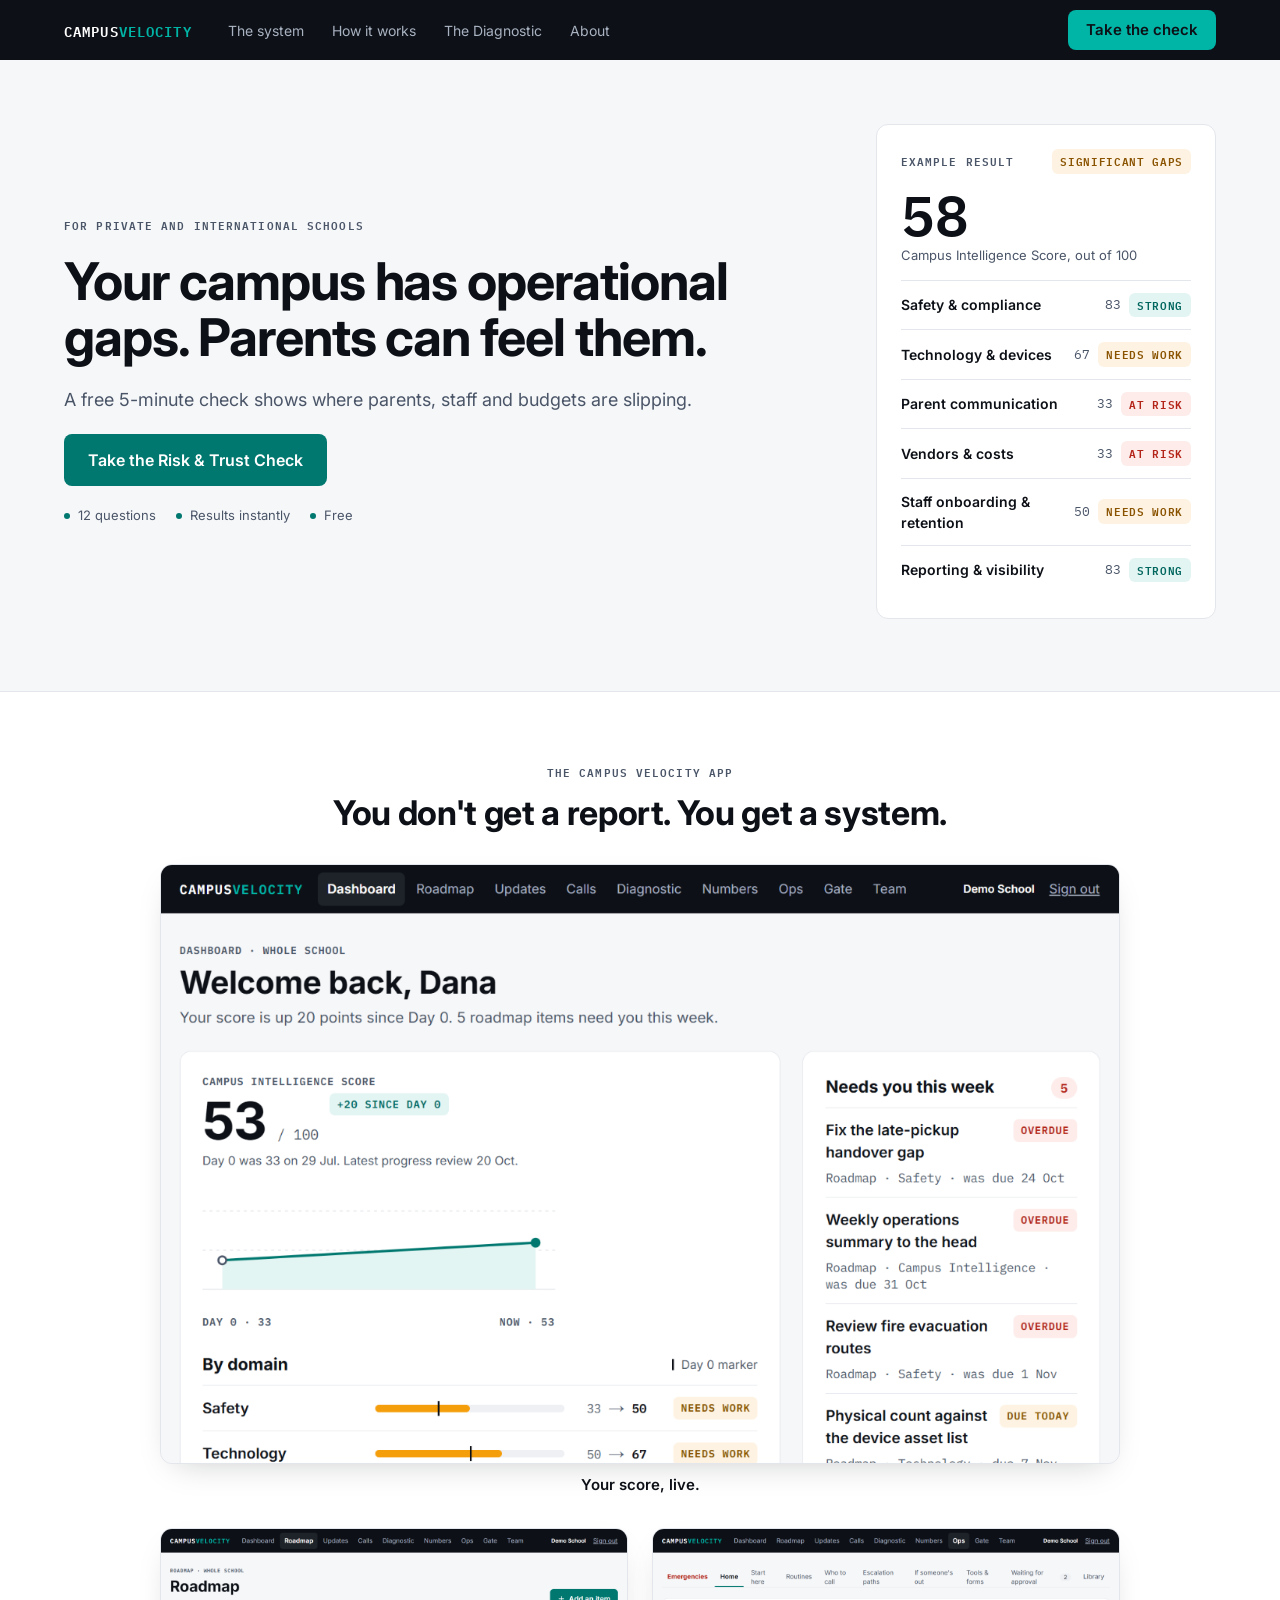
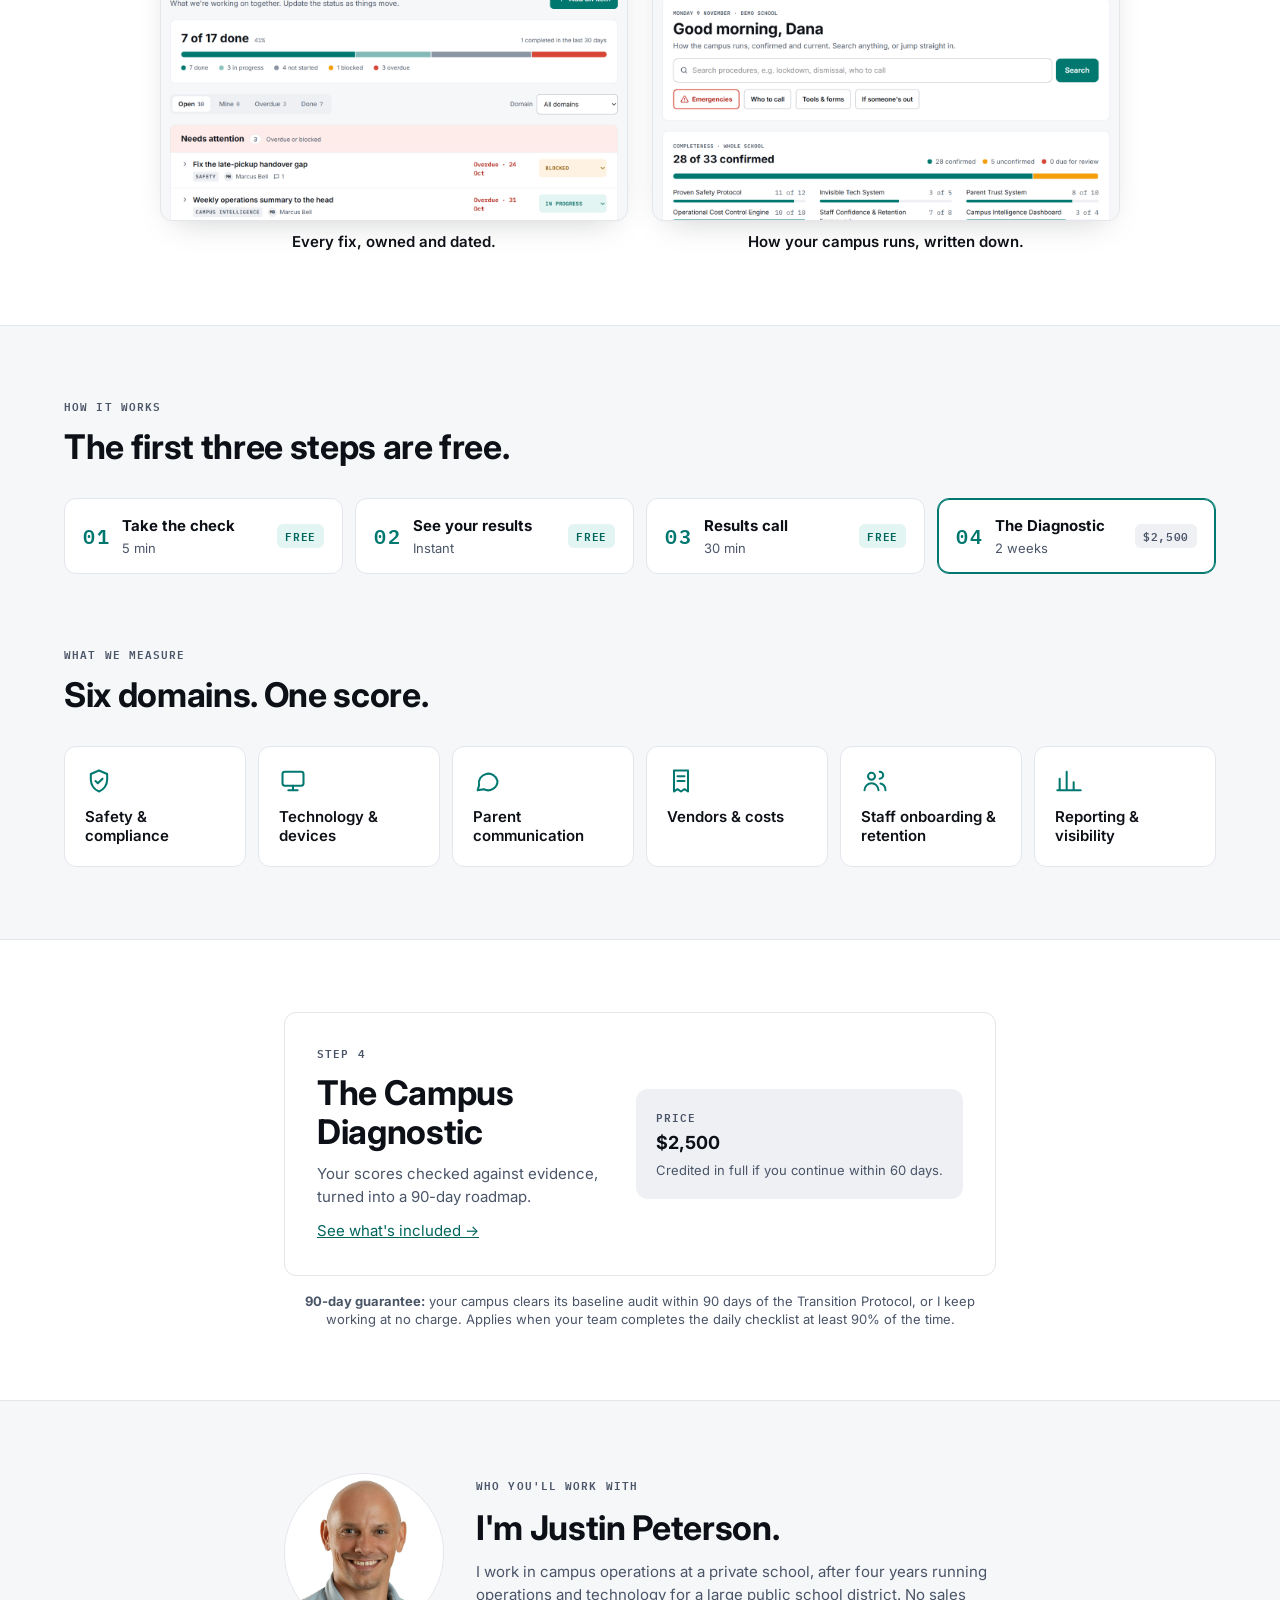
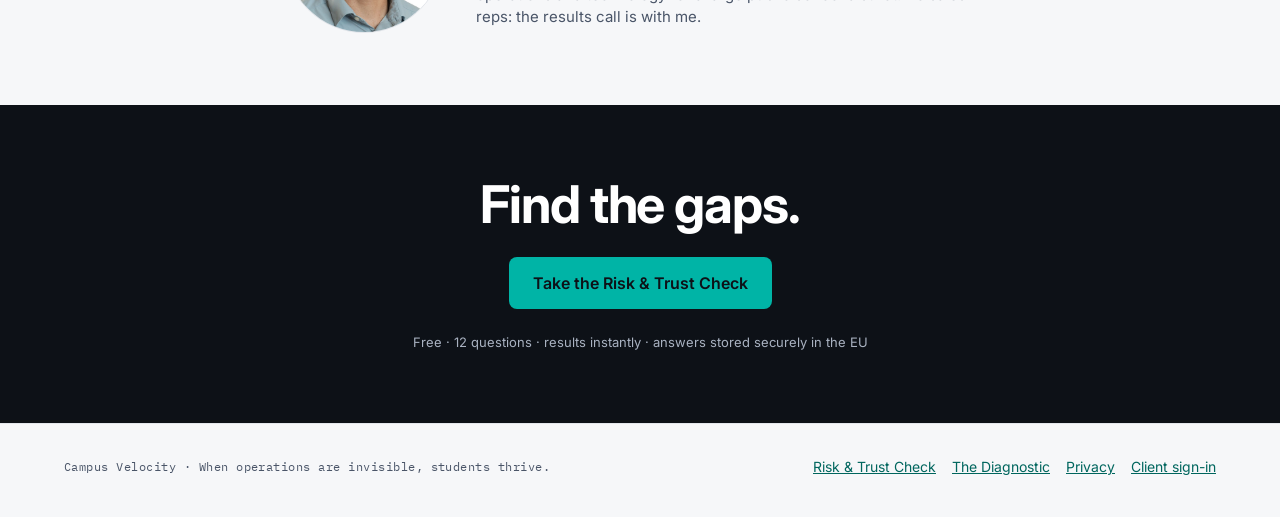
==== index.html @ 61442620 "Teal border on step 4, the paid Diagnostic Co-Authored-By: Claude Opus 5.5 <noreply@anthropic.com> C" ====
<!DOCTYPE html>
<html lang="en">
<head>
<meta charset="UTF-8">
<meta name="viewport" content="width=device-width, initial-scale=1.0">
<title>Campus Velocity | Your campus has operational gaps. Parents can feel them.</title>
<meta name="description" content="A free 5-minute Campus Risk &amp; Trust Check for private and international schools. See where your campus is losing parent trust, staff confidence and efficiency across six operational domains.">
<link rel="preconnect" href="https://fonts.googleapis.com">
<link rel="preconnect" href="https://fonts.gstatic.com" crossorigin>
<link href="https://fonts.googleapis.com/css2?family=IBM+Plex+Mono:wght@400;600&family=Inter:wght@400;500;600;700&display=swap" rel="stylesheet">
<link rel="stylesheet" href="/site.css">
</head>
<body>

<header class="topbar">
  <div class="wrap">
    <a class="mark" href="/">CAMPUS<span>VELOCITY</span></a>
    <nav class="topnav" aria-label="Main">
      <a href="#system">The system</a>
      <a href="#how">How it works</a>
      <a href="/audit">The Diagnostic</a>
      <a href="#about">About</a>
    </nav>
    <a class="btn btn-on-dark" href="/scorecard">Take the check</a>
  </div>
</header>

<main>

  <!-- 1. Hero -->
  <section class="hero" aria-labelledby="hero-h">
    <div class="wrap hero-grid">
      <div class="hero-copy">
        <p class="eyebrow">For private and international schools</p>
        <h1 id="hero-h" class="display">Your campus has operational gaps. Parents can feel them.</h1>
        <p class="lead">A free 5-minute check shows where parents, staff and budgets are slipping.</p>
        <div class="row">
          <a class="btn btn-primary btn-lg" href="/scorecard">Take the Risk &amp; Trust Check</a>
        </div>
        <p class="facts"><span>12 questions</span><span>Results instantly</span><span>Free</span></p>
      </div>

      <div class="hero-visual">
        <div class="card" role="img" aria-label="Example result: Campus Intelligence Score 58, significant gaps. Two domains strong, two need work, two at risk.">
          <div class="result-head">
            <p class="eyebrow">Example result</p>
            <span class="chip chip-warn">Significant gaps</span>
          </div>
          <p class="score" style="margin: 12px 0 4px">58</p>
          <p class="small muted" style="margin-bottom: 16px">Campus Intelligence Score, out of 100</p>
          <div class="domain-row"><span class="domain-name">Safety &amp; compliance</span><span class="row"><span class="domain-score">83</span><span class="chip chip-ok">Strong</span></span></div>
          <div class="domain-row"><span class="domain-name">Technology &amp; devices</span><span class="row"><span class="domain-score">67</span><span class="chip chip-warn">Needs work</span></span></div>
          <div class="domain-row"><span class="domain-name">Parent communication</span><span class="row"><span class="domain-score">33</span><span class="chip chip-risk">At risk</span></span></div>
          <div class="domain-row"><span class="domain-name">Vendors &amp; costs</span><span class="row"><span class="domain-score">33</span><span class="chip chip-risk">At risk</span></span></div>
          <div class="domain-row"><span class="domain-name">Staff onboarding &amp; retention</span><span class="row"><span class="domain-score">50</span><span class="chip chip-warn">Needs work</span></span></div>
          <div class="domain-row"><span class="domain-name">Reporting &amp; visibility</span><span class="row"><span class="domain-score">83</span><span class="chip chip-ok">Strong</span></span></div>
        </div>
      </div>
    </div>
  </section>

  <!-- 2. The product. Media fills in automatically once the files are in /media (see media/README.md). -->
  <section id="system" class="section" style="background: var(--card); border-top: 1px solid var(--line); border-bottom: 1px solid var(--line)" aria-labelledby="sys-h">
    <div class="wrap">
      <div class="section-head center">
        <p class="eyebrow">The Campus Velocity app</p>
        <h2 id="sys-h" class="h2">You don't get a report. You get a system.</h2>
      </div>

      <figure class="media media-lg" data-media>
        <video autoplay muted loop playsinline preload="metadata" poster="/media/dashboard.png" aria-label="The Campus Velocity dashboard: score, roadmap and Ops">
          <source src="/media/dashboard-loop.mp4" type="video/mp4">
        </video>
        <div class="media-ph" aria-hidden="true"><span class="media-ph-kind">Video loop</span><span>Dashboard → roadmap → Ops, 10–15 s</span><code>media/dashboard-loop.mp4</code></div>
        <figcaption>Your score, live.</figcaption>
      </figure>

      <div class="media-pair">
        <figure class="media" data-media>
          <img src="/media/roadmap.png" alt="The roadmap: every fix with an owner, a date and a status" loading="lazy">
          <div class="media-ph" aria-hidden="true"><span class="media-ph-kind">Screenshot</span><span>Roadmap</span><code>media/roadmap.png</code></div>
          <figcaption>Every fix, owned and dated.</figcaption>
        </figure>
        <figure class="media" data-media>
          <img src="/media/ops.png" alt="Ops: the school's procedures, confirmed and current" loading="lazy">
          <div class="media-ph" aria-hidden="true"><span class="media-ph-kind">Screenshot</span><span>Ops home</span><code>media/ops.png</code></div>
          <figcaption>How your campus runs, written down.</figcaption>
        </figure>
      </div>
    </div>
  </section>

  <!-- 3. How it works -->
  <section id="how" class="section" aria-labelledby="how-h">
    <div class="wrap">
      <div class="section-head">
        <p class="eyebrow">How it works</p>
        <h2 id="how-h" class="h2">The first three steps are free.</h2>
      </div>
      <ol class="steps-line">
        <li><span class="step-num">01</span><b>Take the check</b><span class="small muted">5 min</span><span class="chip chip-ok">Free</span></li>
        <li><span class="step-num">02</span><b>See your results</b><span class="small muted">Instant</span><span class="chip chip-ok">Free</span></li>
        <li><span class="step-num">03</span><b>Results call</b><span class="small muted">30 min</span><span class="chip chip-ok">Free</span></li>
        <li class="step-paid"><span class="step-num">04</span><b>The Diagnostic</b><span class="small muted">2 weeks</span><span class="chip chip-quiet">$2,500</span></li>
      </ol>
    </div>
  </section>

  <!-- 4. Six domains -->
  <section id="domains" class="section" style="padding-top: 0" aria-labelledby="dom-h">
    <div class="wrap">
      <div class="section-head">
        <p class="eyebrow">What we measure</p>
        <h2 id="dom-h" class="h2">Six domains. One score.</h2>
      </div>
      <ul class="domain-icons">
        <li><svg viewBox="0 0 24 24" aria-hidden="true"><path d="M12 3l7 3v5c0 4.5-3 8.5-7 10-4-1.5-7-5.5-7-10V6l7-3z"/><path d="M9 12l2 2 4-4"/></svg>Safety &amp; compliance</li>
        <li><svg viewBox="0 0 24 24" aria-hidden="true"><rect x="3" y="4" width="18" height="12" rx="2"/><path d="M8 20h8M12 16v4"/></svg>Technology &amp; devices</li>
        <li><svg viewBox="0 0 24 24" aria-hidden="true"><path d="M21 12a8 8 0 01-11.8 7L4 20l1.2-4.4A8 8 0 1121 12z"/></svg>Parent communication</li>
        <li><svg viewBox="0 0 24 24" aria-hidden="true"><path d="M6 3h12v18l-3-2-3 2-3-2-3 2V3z"/><path d="M9 8h6M9 12h6"/></svg>Vendors &amp; costs</li>
        <li><svg viewBox="0 0 24 24" aria-hidden="true"><circle cx="9" cy="8" r="3"/><path d="M3 20c0-3.3 2.7-6 6-6s6 2.7 6 6"/><path d="M16 4a3 3 0 010 6M21 20c0-2.8-1.8-5.1-4.3-5.8"/></svg>Staff onboarding &amp; retention</li>
        <li><svg viewBox="0 0 24 24" aria-hidden="true"><path d="M4 20V10M10 20V4M16 20v-7M22 20H2"/></svg>Reporting &amp; visibility</li>
      </ul>
    </div>
  </section>

  <!-- 5. The Diagnostic -->
  <section class="section" style="background: var(--card); border-top: 1px solid var(--line); border-bottom: 1px solid var(--line)" aria-labelledby="diag-h">
    <div class="narrow">
      <div class="card card-lg diag">
        <div class="stack">
          <p class="eyebrow">Step 4</p>
          <h2 id="diag-h" class="h2">The Campus Diagnostic</h2>
          <p class="muted">Your scores checked against evidence, turned into a 90-day roadmap.</p>
          <a href="/audit">See what's included →</a>
        </div>
        <div class="price-box">
          <p class="eyebrow">Price</p>
          <p class="h3">$2,500</p>
          <p class="small muted">Credited in full if you continue within 60 days.</p>
        </div>
      </div>
      <p class="small muted guarantee"><b>90-day guarantee:</b> your campus clears its baseline audit within 90 days of the Transition Protocol, or I keep working at no charge. Applies when your team completes the daily checklist at least 90% of the time.</p>
    </div>
  </section>

  <!-- 6. About -->
  <section id="about" class="section" aria-labelledby="about-h">
    <div class="narrow stack-lg">
      <div class="about">
        <img src="/justin-peterson.png" alt="Justin Peterson" width="160" height="160">
        <div class="about-copy">
          <p class="eyebrow">Who you'll work with</p>
          <h2 id="about-h" class="h2">I'm Justin Peterson.</h2>
          <p class="muted">I work in campus operations at a private school, after four years running operations and technology for a large public school district. No sales reps: the results call is with me.</p>
        </div>
      </div>
      <!-- Hidden until media/justin-intro.jpg is added. -->
      <figure class="media" data-media data-optional>
        <video controls playsinline preload="none" poster="/media/justin-intro.jpg" aria-label="60 seconds with Justin">
          <source src="/media/justin-intro.mp4" type="video/mp4">
        </video>
        <div class="media-ph" aria-hidden="true"><span class="media-ph-kind">Video</span><span>60 seconds with Justin, with sound</span><code>media/justin-intro.mp4 + .jpg</code></div>
      </figure>
    </div>
  </section>

  <!-- 7. Call to action -->
  <section class="band section" aria-labelledby="cta-h">
    <div class="narrow stack-lg" style="text-align: center; align-items: center">
      <h2 id="cta-h" class="display">Find the gaps.</h2>
      <a class="btn btn-on-dark btn-lg" href="/scorecard">Take the Risk &amp; Trust Check</a>
      <p class="small muted">Free · 12 questions · results instantly · answers stored securely in the EU</p>
    </div>
  </section>

</main>

<footer class="footer">
  <div class="wrap">
    <p class="footer-line">Campus Velocity · When operations are invisible, students thrive.</p>
    <nav aria-label="Footer">
      <a href="/scorecard">Risk &amp; Trust Check</a>
      <a href="/audit">The Diagnostic</a>
      <a href="/privacy">Privacy</a>
      <a href="https://app.campusvelocity.com">Client sign-in</a>
    </nav>
  </div>
</footer>

<script>
  // Media slots: the placeholder shows until the real file loads, then it steps aside.
  document.querySelectorAll('[data-media]').forEach(function (fig) {
    var el = fig.querySelector('img, video');
    if (!el) return;
    function ready() { fig.classList.add('loaded'); }
    if (el.tagName === 'IMG') {
      if (el.complete && el.naturalWidth) ready(); else el.addEventListener('load', ready);
    } else {
      // The video itself or its poster counts; preload="none" videos rely on their poster.
      el.addEventListener('loadeddata', ready);
      if (el.poster) { var p = new Image(); p.onload = ready; p.src = el.poster; }
    }
  });
</script>

</body>
</html>
---- site.css ----
/* Campus Velocity — website styles, built from the Campus Velocity Design System tokens. */

:root {
  color-scheme: light;
  --page: #F6F7F9;
  --card: #FFFFFF;
  --sunken: #EEF0F4;
  --ink: #0D1117;
  --ink-muted: #4A5568;
  --line: #E3E6EB;
  --line-strong: #8A94A3;
  --chrome: #0D1117;
  --chrome-raised: #1E2329;
  --chrome-ink: #FFFFFF;
  --chrome-muted: #A9B2C1;
  --brand: #00B4A6;
  --action: #00786F;
  --action-hover: #00665E;
  --on-action: #FFFFFF;
  --link: #00665E;
  --focus: #00786F;
  --confirmed-bg: #E3F5F3;
  --confirmed-ink: #00665E;
  --attention: #F59E0B;
  --attention-bg: #FEF3E2;
  --attention-ink: #8A5300;
  --overdue: #D64535;
  --overdue-bg: #FDECEA;
  --overdue-ink: #B42318;
  --font-sans: Inter, system-ui, -apple-system, "Segoe UI", sans-serif;
  --font-mono: "IBM Plex Mono", ui-monospace, Menlo, monospace;
  --radius-sm: 6px;
  --radius-md: 8px;
  --radius-lg: 12px;
  --radius-pill: 999px;
  --control-height: 44px;
  --content-max: 1200px;
}

*, *::before, *::after { box-sizing: border-box; }
html { -webkit-text-size-adjust: 100%; }
body { margin: 0; background: var(--page); color: var(--ink); font-family: var(--font-sans); font-size: 15px; line-height: 1.5; }
img { max-width: 100%; display: block; }
a { color: var(--link); }
a:hover { color: var(--action-hover); }
:focus-visible { outline: 2px solid var(--focus); outline-offset: 2px; }
h1, h2, h3, h4, p { margin: 0; }
.sr-only { position: absolute; width: 1px; height: 1px; overflow: hidden; clip: rect(0 0 0 0); white-space: nowrap; }

.wrap { max-width: var(--content-max); margin: 0 auto; padding: 0 24px; }
.narrow { max-width: 760px; margin: 0 auto; padding: 0 24px; }
@media (max-width: 600px) { .wrap, .narrow { padding: 0 16px; } }

/* Top bar */
.topbar { background: var(--chrome); color: var(--chrome-ink); }
.topbar .wrap { min-height: 60px; display: flex; flex-wrap: wrap; align-items: center; gap: 8px 24px; padding-top: 8px; padding-bottom: 8px; }
.mark { font-family: var(--font-mono); font-weight: 600; font-size: 14px; letter-spacing: .08em; color: var(--chrome-ink); text-decoration: none; }
.mark span { color: var(--brand); }
.mark:hover { color: var(--chrome-ink); }
.topnav { display: flex; flex-wrap: wrap; gap: 4px; flex: 1 1 auto; }
.topnav a { padding: 8px 12px; border-radius: var(--radius-sm); color: var(--chrome-muted); text-decoration: none; font-size: 14px; }
.topnav a:hover { color: var(--chrome-ink); background: var(--chrome-raised); }
.topbar .btn { min-height: 40px; }
.topbar :focus-visible { outline-color: var(--brand); }
/* Phones: one row, logo and the check. The section links just scroll this page; the footer links the rest. */
@media (max-width: 880px) {
  .topbar .wrap { flex-wrap: nowrap; justify-content: space-between; }
  .topnav { display: none; }
  .topbar .btn { white-space: nowrap; padding-left: 14px; padding-right: 14px; }
}

/* Type */
.eyebrow { font-family: var(--font-mono); font-size: 11px; font-weight: 600; letter-spacing: .1em; text-transform: uppercase; color: var(--ink-muted); }
.display { font-size: clamp(34px, 5vw, 52px); line-height: 1.08; font-weight: 700; letter-spacing: -0.02em; }
.h2 { font-size: clamp(26px, 3.2vw, 34px); line-height: 1.15; font-weight: 700; letter-spacing: -0.01em; }
.h3 { font-size: 18px; line-height: 24px; font-weight: 700; }
.lead { font-size: 18px; line-height: 1.55; color: var(--ink-muted); }
.muted { color: var(--ink-muted); }
.small { font-size: 13px; line-height: 18px; }
.mono { font-family: var(--font-mono); }
.accent-red { color: var(--overdue-ink); }

/* Buttons */
.btn { display: inline-flex; align-items: center; justify-content: center; gap: 8px; min-height: var(--control-height); padding: 0 18px; border-radius: var(--radius-md); font: inherit; font-size: 15px; font-weight: 600; text-decoration: none; cursor: pointer; border: 0; }
.btn-primary { background: var(--action); color: var(--on-action); }
.btn-primary:hover { background: var(--action-hover); color: var(--on-action); }
.btn-secondary { background: var(--card); color: var(--ink); border: 1px solid var(--line-strong); }
.btn-secondary:hover { color: var(--ink); border-color: var(--ink-muted); }
.btn-on-dark { background: var(--brand); color: #0D1117; }
.btn-on-dark:hover { background: #2CCFC1; color: #0D1117; }
.btn-lg { min-height: 52px; padding: 0 24px; font-size: 16px; }
.btn-block { width: 100%; }
.btn-link { background: none; border: 0; padding: 0; min-height: var(--control-height); font: inherit; font-size: 14px; color: var(--link); text-decoration: underline; cursor: pointer; }

/* Cards and sections */
.section { padding: 72px 0; }
.section-tight { padding: 40px 0; }
@media (max-width: 600px) { .section { padding: 48px 0; } }
.section-head { max-width: 680px; display: flex; flex-direction: column; gap: 12px; margin-bottom: 32px; }
.section-head.center { margin-left: auto; margin-right: auto; text-align: center; align-items: center; }
.card { background: var(--card); border: 1px solid var(--line); border-radius: var(--radius-lg); padding: 24px; }
.card-lg { padding: 32px; }
@media (max-width: 600px) { .card, .card-lg { padding: 20px; } }
.grid { display: grid; gap: 16px; }
.grid-2 { grid-template-columns: repeat(auto-fit, minmax(300px, 1fr)); }
.grid-3 { grid-template-columns: repeat(auto-fit, minmax(260px, 1fr)); }
.grid-4 { grid-template-columns: repeat(auto-fit, minmax(220px, 1fr)); }
.stack { display: flex; flex-direction: column; gap: 12px; }
.stack-lg { display: flex; flex-direction: column; gap: 24px; }
.row { display: flex; flex-wrap: wrap; gap: 12px; align-items: center; }
.divider { border: 0; border-top: 1px solid var(--line); margin: 0; }

/* Chips */
.chip { display: inline-block; font-family: var(--font-mono); font-size: 11px; font-weight: 600; letter-spacing: .06em; padding: 4px 8px; border-radius: var(--radius-sm); text-transform: uppercase; white-space: nowrap; }
.chip-ok { background: var(--confirmed-bg); color: var(--confirmed-ink); }
.chip-warn { background: var(--attention-bg); color: var(--attention-ink); }
.chip-risk { background: var(--overdue-bg); color: var(--overdue-ink); }
.chip-quiet { background: var(--sunken); color: var(--ink-muted); }

/* Hero */
.hero { padding: 64px 0 72px; }
.hero-grid { display: flex; flex-wrap: wrap; gap: 48px; align-items: center; }
.hero-copy { flex: 999 1 460px; min-width: 0; display: flex; flex-direction: column; gap: 20px; }
.hero-visual { flex: 1 1 340px; min-width: 0; }
.facts { display: flex; flex-wrap: wrap; gap: 8px 20px; font-size: 13px; color: var(--ink-muted); }
.facts span { display: inline-flex; align-items: center; gap: 8px; }
.facts span::before { content: ""; width: 6px; height: 6px; border-radius: 50%; background: var(--action); }

/* Example result */
.result-head { display: flex; align-items: baseline; justify-content: space-between; gap: 12px; }
.score { font-family: var(--font-mono); font-size: 56px; line-height: 1; font-weight: 600; }
.domain-row { display: flex; align-items: center; justify-content: space-between; gap: 12px; padding: 12px 0; border-top: 1px solid var(--line); }
.domain-row:first-of-type { border-top: 0; }
.domain-name { font-size: 14px; font-weight: 600; min-width: 0; }
.domain-row > .row { flex: 0 0 auto; flex-wrap: nowrap; gap: 8px; }
.domain-score { font-family: var(--font-mono); font-size: 13px; color: var(--ink-muted); }

/* Steps */
.step { display: flex; flex-direction: column; gap: 10px; }
.step-num { font-family: var(--font-mono); font-size: 12px; font-weight: 600; letter-spacing: .08em; color: var(--ink-muted); }
.step-meta { margin-top: auto; padding-top: 8px; display: flex; flex-wrap: wrap; gap: 8px; align-items: center; }

/* Compare */
.compare-list { list-style: none; padding: 0; margin: 16px 0 0; display: flex; flex-direction: column; gap: 12px; }
.compare-list li { display: flex; gap: 12px; align-items: flex-start; }
.compare-list svg { flex: 0 0 auto; width: 18px; height: 18px; margin-top: 2px; }
.ic-bad { color: var(--overdue-ink); }
.ic-good { color: var(--confirmed-ink); }

/* Domain cards */
.domain-card { display: flex; flex-direction: column; gap: 8px; }
.domain-card .official { font-family: var(--font-mono); font-size: 11px; font-weight: 600; letter-spacing: .06em; text-transform: uppercase; color: var(--ink-muted); margin-top: -4px; }
.domain-card .num { font-family: var(--font-mono); font-size: 13px; font-weight: 600; color: var(--action); }

/* Offer */
.offer-list { list-style: none; padding: 0; margin: 0; display: flex; flex-direction: column; }
.offer-list li { display: flex; gap: 12px; padding: 14px 0; border-top: 1px solid var(--line); }
.offer-list li:first-child { border-top: 0; }
.offer-list svg { flex: 0 0 auto; width: 18px; height: 18px; margin-top: 2px; color: var(--confirmed-ink); }
.price-box { background: var(--sunken); border-radius: var(--radius-lg); padding: 20px; display: flex; flex-direction: column; gap: 6px; }

/* About */
.about { display: flex; flex-wrap: wrap; gap: 32px; align-items: center; }
.about img { width: 160px; height: 160px; border-radius: 50%; object-fit: cover; border: 1px solid var(--line); }
.about-copy { flex: 1 1 360px; display: flex; flex-direction: column; gap: 14px; }

/* Dark band */
.band { background: var(--chrome); color: var(--chrome-ink); }
.band .muted { color: var(--chrome-muted); }
.band .eyebrow { color: var(--chrome-muted); }
.band :focus-visible { outline-color: var(--brand); }

/* Footer */
.footer { padding: 32px 0 40px; border-top: 1px solid var(--line); }
.footer .wrap { display: flex; flex-wrap: wrap; gap: 12px 24px; justify-content: space-between; align-items: center; }
.footer-line { font-family: var(--font-mono); font-size: 12px; letter-spacing: .04em; color: var(--ink-muted); }
.footer nav { display: flex; flex-wrap: wrap; gap: 16px; font-size: 14px; }

/* Funnel progress (scorecard, schedule, confirmed) */
.progress-steps { list-style: none; padding: 0; margin: 0; display: grid; grid-auto-flow: column; grid-auto-columns: minmax(0, 1fr); gap: 8px; }
.progress-steps li { display: flex; flex-direction: column; gap: 6px; font-size: 12px; color: var(--ink-muted); }
.progress-steps li::before { content: ""; height: 4px; border-radius: var(--radius-pill); background: var(--sunken); }
.progress-steps li.done::before { background: var(--action); }
.progress-steps li.current { color: var(--ink); font-weight: 600; }
.progress-steps li.current::before { background: var(--action); }

/* Scorecard */
.bar { height: 6px; border-radius: var(--radius-pill); background: var(--sunken); overflow: hidden; }
.bar > span { display: block; height: 100%; background: var(--action); transition: width .3s ease; }
.options { display: flex; flex-direction: column; gap: 10px; }
.option { display: flex; align-items: center; gap: 14px; width: 100%; min-height: 56px; padding: 12px 16px; text-align: left; background: var(--card); color: var(--ink); border: 1px solid var(--line-strong); border-radius: var(--radius-md); font: inherit; font-size: 15px; cursor: pointer; }
.option:hover { border-color: var(--action); }
.option[aria-pressed="true"] { border: 2px solid var(--action); background: var(--confirmed-bg); padding: 11px 15px; }
.option .key { flex: 0 0 auto; width: 28px; height: 28px; border-radius: 50%; border: 1px solid var(--line-strong); display: inline-flex; align-items: center; justify-content: center; font-family: var(--font-mono); font-size: 12px; color: var(--ink-muted); }
.field { display: flex; flex-direction: column; gap: 6px; }
.field label { font-size: 14px; font-weight: 600; }
.field input { min-height: var(--control-height); padding: 0 12px; font: inherit; font-size: 15px; color: var(--ink); background: var(--card); border: 1px solid var(--line-strong); border-radius: var(--radius-md); }
.check { display: flex; gap: 12px; align-items: flex-start; font-size: 14px; color: var(--ink-muted); cursor: pointer; }
.check input { width: 20px; height: 20px; margin: 2px 0 0; accent-color: var(--action); flex: 0 0 auto; }
.stat { background: var(--sunken); border-radius: var(--radius-md); padding: 14px; text-align: center; display: flex; flex-direction: column; gap: 4px; }
.stat b { font-family: var(--font-mono); font-size: 24px; font-weight: 600; }
.spinner { width: 36px; height: 36px; border-radius: 50%; border: 3px solid var(--sunken); border-top-color: var(--action); animation: spin .8s linear infinite; margin: 0 auto; }
@keyframes spin { to { transform: rotate(360deg); } }
.hidden { display: none !important; }

.note { background: var(--sunken); border-radius: var(--radius-md); padding: 14px 16px; font-size: 14px; }
.copy-box { background: var(--sunken); border-radius: var(--radius-md); padding: 16px; font-family: var(--font-mono); font-size: 13px; white-space: pre-wrap; }
.embed-slot { background: var(--card); border: 1px dashed var(--line-strong); border-radius: var(--radius-lg); padding: 40px 24px; text-align: center; }

@media (prefers-reduced-motion: reduce) {
  *, *::before, *::after { animation: none !important; transition: none !important; scroll-behavior: auto !important; }
}

/* Media slots (homepage). A labelled placeholder until the file in /media loads. */
.media { position: relative; margin: 0; display: flex; flex-direction: column; gap: 10px; }
.media img, .media video { display: block; width: 100%; aspect-ratio: 16 / 10; object-fit: cover; object-position: top; border-radius: var(--radius-lg); border: 1px solid var(--line); background: var(--sunken); box-shadow: 0 12px 32px -16px rgba(13, 17, 23, .25); }
.media:not(.loaded) img, .media:not(.loaded) video { visibility: hidden; position: absolute; inset: 0; }
.media-ph { aspect-ratio: 16 / 10; border: 2px dashed var(--line-strong); border-radius: var(--radius-lg); background: var(--sunken); display: flex; flex-direction: column; align-items: center; justify-content: center; gap: 6px; padding: 16px; text-align: center; color: var(--ink-muted); font-size: 14px; }
.media-ph-kind { font-family: var(--font-mono); font-size: 11px; font-weight: 600; letter-spacing: .1em; text-transform: uppercase; color: var(--action); }
.media-ph code { font-family: var(--font-mono); font-size: 12px; }
.media.loaded .media-ph { display: none; }
.media[data-optional]:not(.loaded) { display: none; }
.media figcaption { font-weight: 600; text-align: center; }
.media-lg { max-width: 960px; margin: 0 auto; }
.media-pair { display: grid; grid-template-columns: repeat(auto-fit, minmax(280px, 1fr)); gap: 24px; max-width: 960px; margin: 32px auto 0; }

/* Steps on one line */
.steps-line { list-style: none; padding: 0; margin: 0; display: grid; grid-template-columns: repeat(auto-fit, minmax(200px, 1fr)); gap: 12px; }
.steps-line li { display: grid; grid-template-columns: auto 1fr auto; grid-template-rows: auto auto; column-gap: 12px; row-gap: 2px; align-items: center; background: var(--card); border: 1px solid var(--line); border-radius: var(--radius-lg); padding: 16px 18px; }
.steps-line .step-num { grid-row: span 2; font-size: 20px; color: var(--action); }
.steps-line b { font-size: 15px; }
.steps-line .chip { grid-column: 3; grid-row: 1 / span 2; }
.steps-line .small { grid-column: 2; }
.steps-line .step-paid { border-color: var(--action); box-shadow: inset 0 0 0 1px var(--action); }

/* Six domains as icons */
.domain-icons { list-style: none; padding: 0; margin: 0; display: grid; grid-template-columns: repeat(auto-fit, minmax(170px, 1fr)); gap: 12px; }
.domain-icons li { display: flex; flex-direction: column; align-items: flex-start; gap: 12px; padding: 20px; background: var(--card); border: 1px solid var(--line); border-radius: var(--radius-lg); font-weight: 600; font-size: 15px; line-height: 1.3; }
.domain-icons svg { width: 28px; height: 28px; fill: none; stroke: var(--action); stroke-width: 1.75; stroke-linecap: round; stroke-linejoin: round; }

/* Diagnostic summary */
.diag { display: grid; grid-template-columns: 1fr auto; gap: 24px; align-items: center; }
.diag .price-box { min-width: 220px; }
@media (max-width: 600px) { .diag { grid-template-columns: 1fr; } }
.guarantee { margin-top: 16px; text-align: center; }
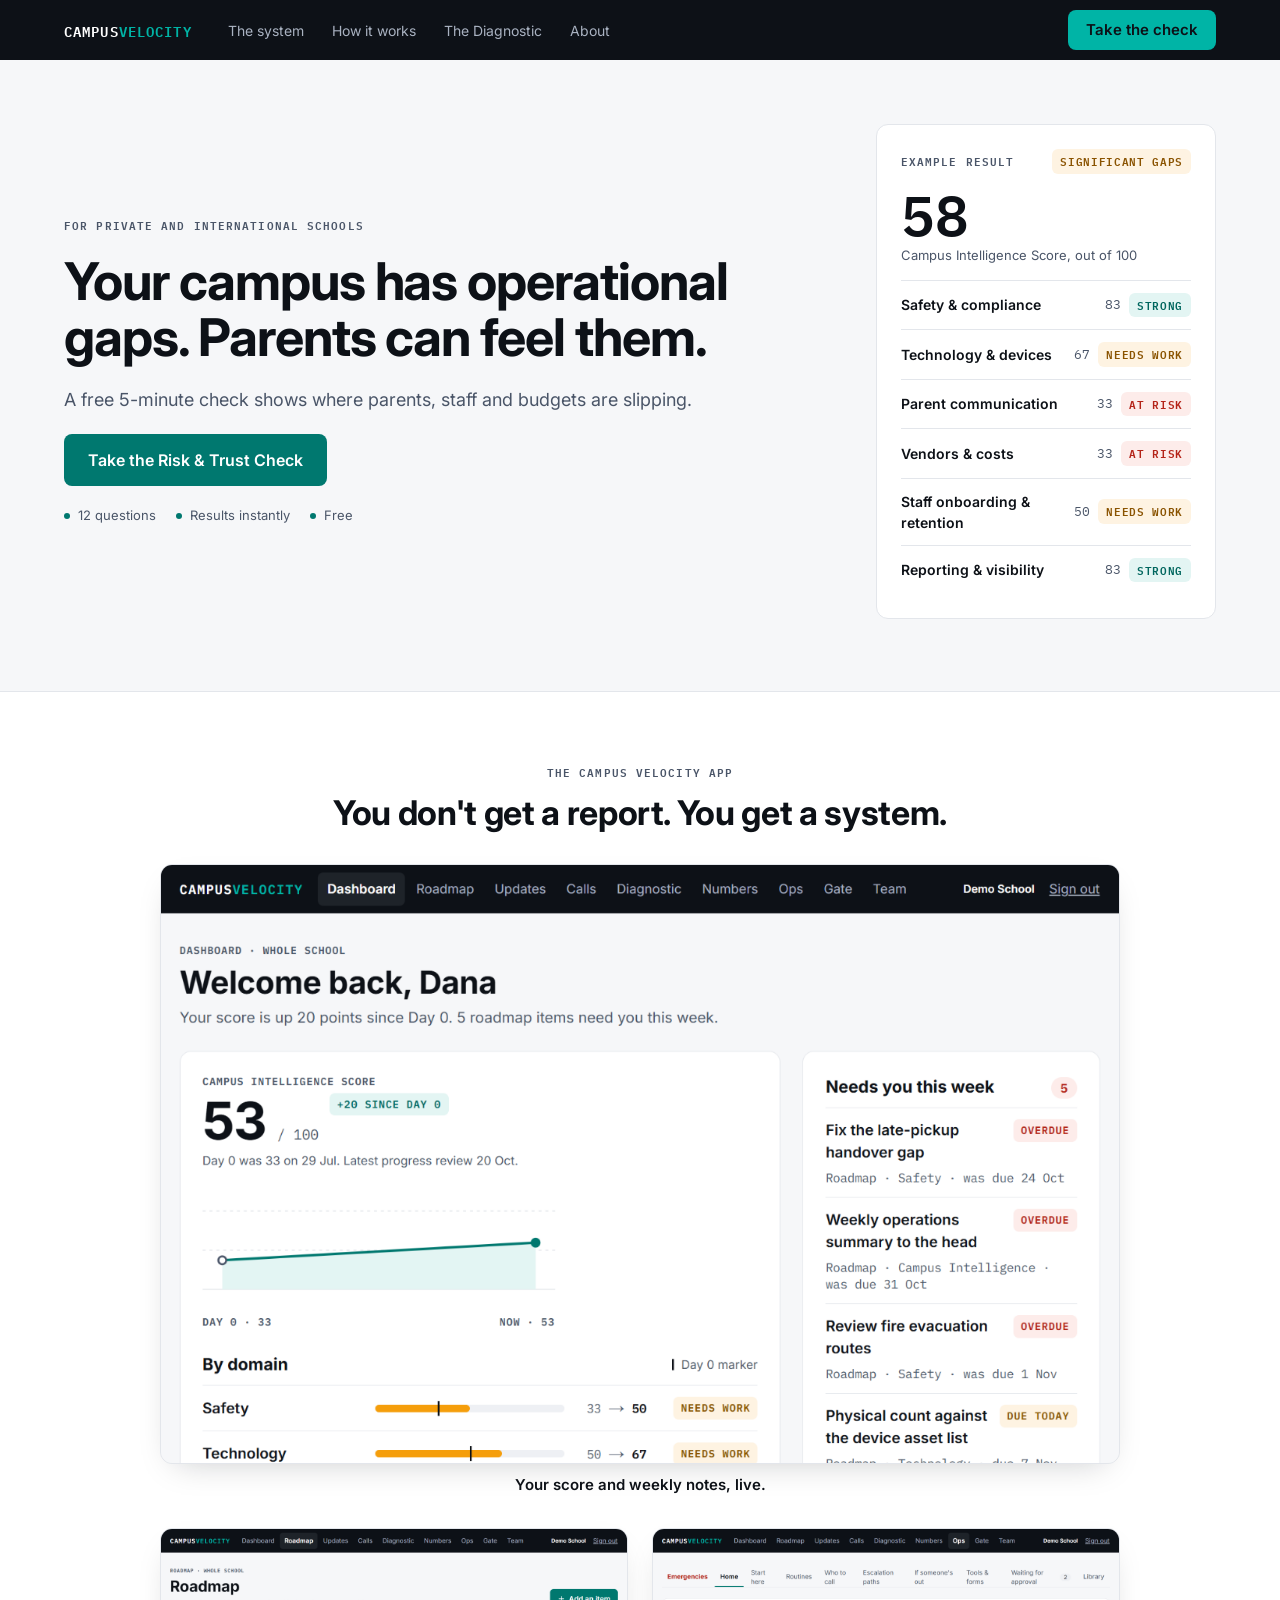
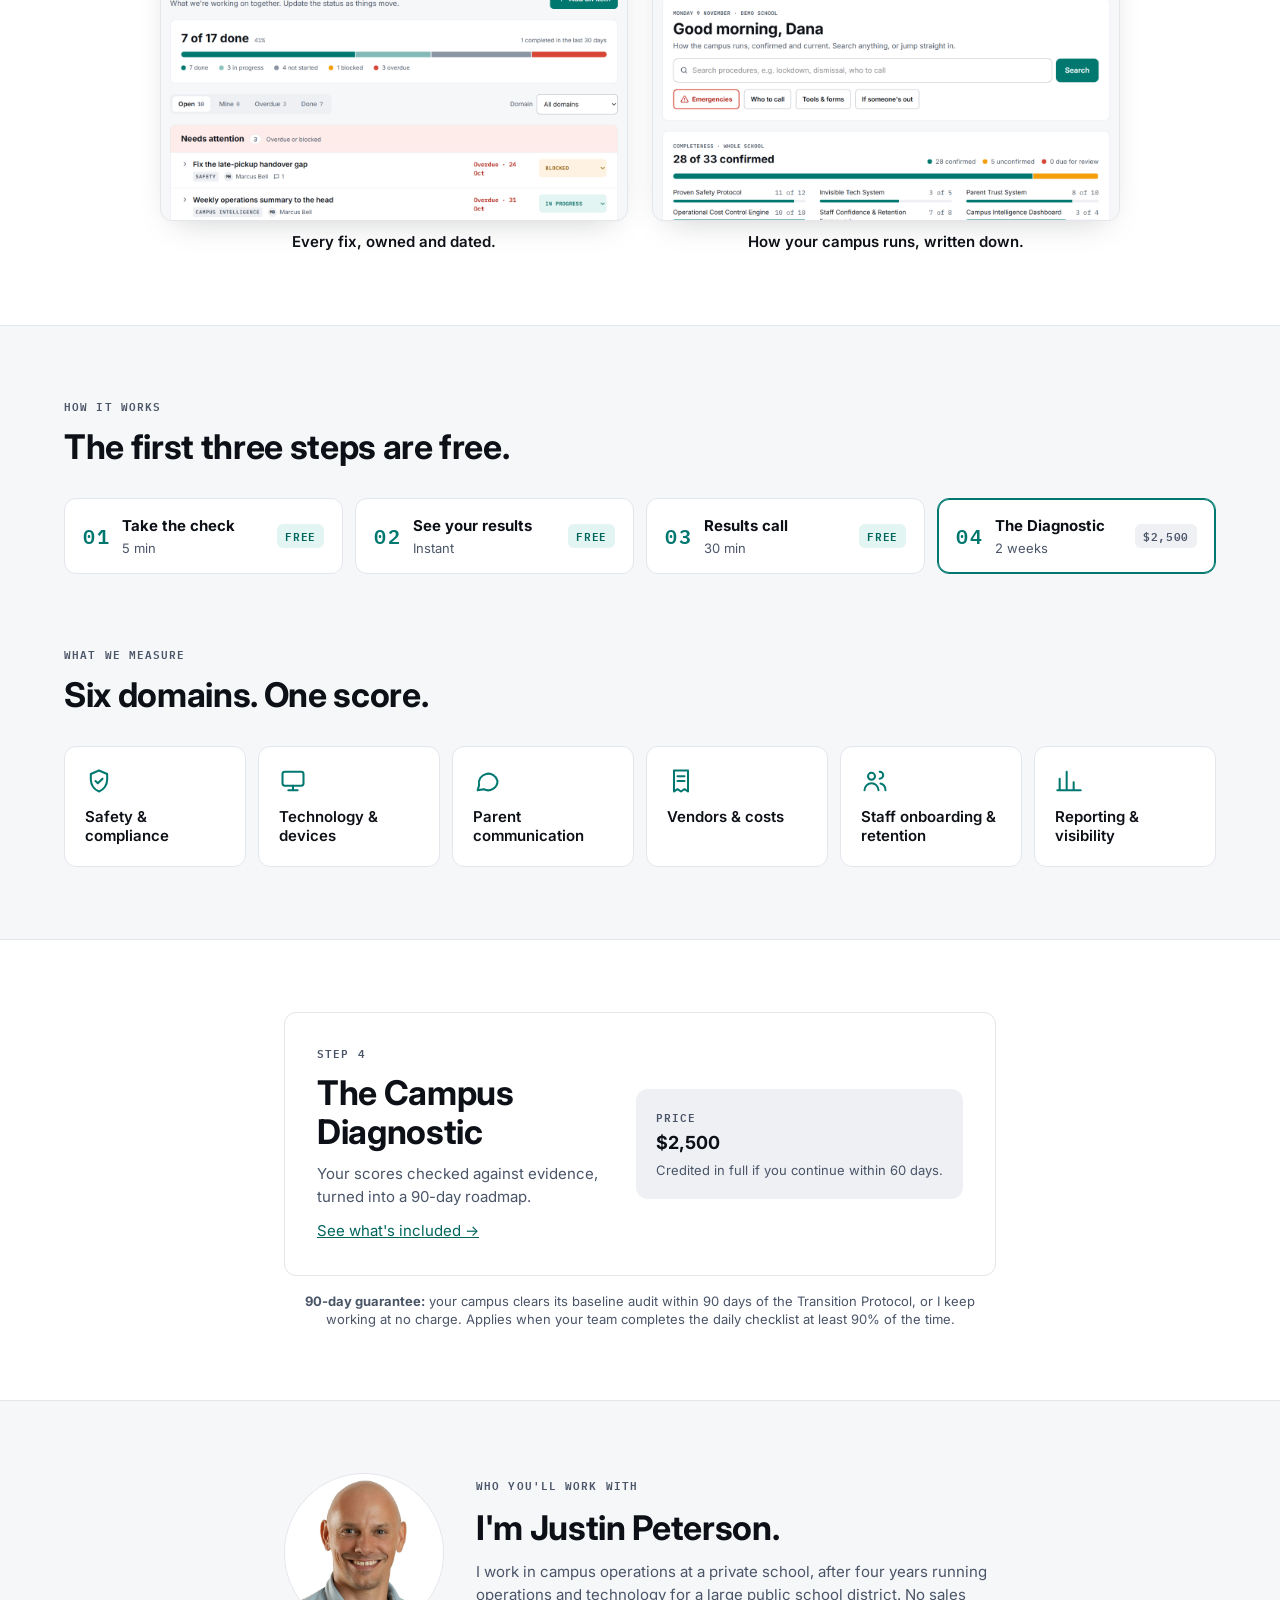
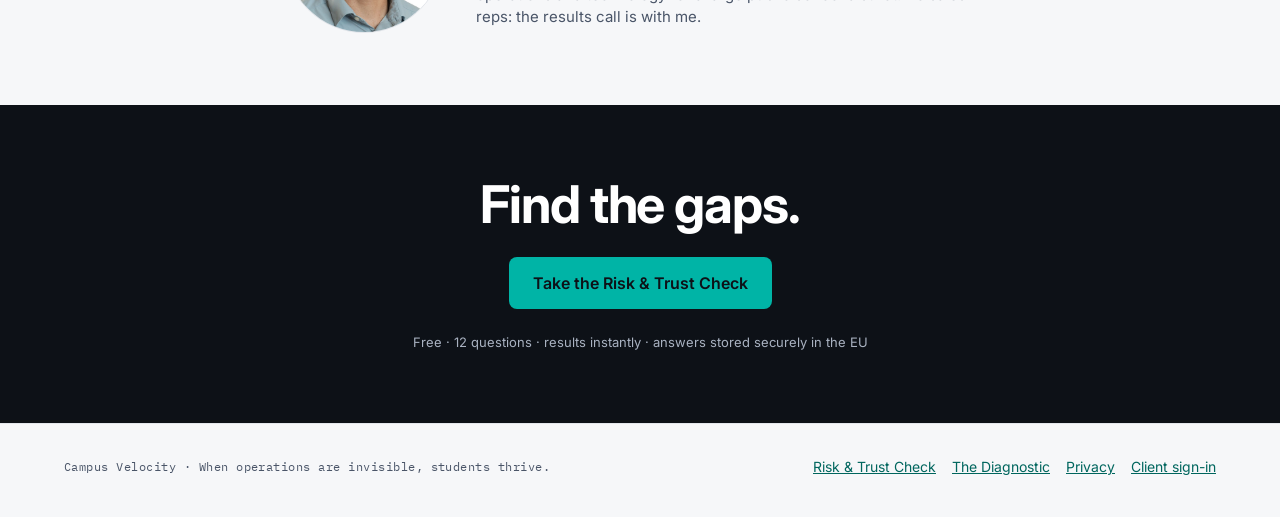
==== commit 96c7d470: "Merge pull request #4 from campusvelocity/fix/loop-frames Loop: dashboard and weekly update only" ====
--- a/index.html
+++ b/index.html
@@ -68,11 +68,11 @@
       </div>
 
       <figure class="media media-lg" data-media>
-        <video autoplay muted loop playsinline preload="metadata" poster="/media/dashboard.png" aria-label="The Campus Velocity dashboard: score, roadmap and Ops">
+        <video autoplay muted loop playsinline preload="metadata" poster="/media/dashboard.png" aria-label="The Campus Velocity dashboard and a weekly update">
           <source src="/media/dashboard-loop.mp4" type="video/mp4">
         </video>
-        <div class="media-ph" aria-hidden="true"><span class="media-ph-kind">Video loop</span><span>Dashboard → roadmap → Ops, 10–15 s</span><code>media/dashboard-loop.mp4</code></div>
-        <figcaption>Your score, live.</figcaption>
+        <div class="media-ph" aria-hidden="true"><span class="media-ph-kind">Video loop</span><span>Dashboard → weekly update, about 8 s</span><code>media/dashboard-loop.mp4</code></div>
+        <figcaption>Your score and weekly notes, live.</figcaption>
       </figure>
 
       <div class="media-pair">
--- a/site.css
+++ b/site.css
@@ -213,7 +213,7 @@
 
 /* Media slots (homepage). A labelled placeholder until the file in /media loads. */
 .media { position: relative; margin: 0; display: flex; flex-direction: column; gap: 10px; }
-.media img, .media video { display: block; width: 100%; aspect-ratio: 16 / 10; object-fit: cover; object-position: top; border-radius: var(--radius-lg); border: 1px solid var(--line); background: var(--sunken); box-shadow: 0 12px 32px -16px rgba(13, 17, 23, .25); }
+.media img, .media video { display: block; width: 100%; height: auto; aspect-ratio: 16 / 10; object-fit: cover; object-position: top; border-radius: var(--radius-lg); border: 1px solid var(--line); background: var(--sunken); box-shadow: 0 12px 32px -16px rgba(13, 17, 23, .25); }
 .media:not(.loaded) img, .media:not(.loaded) video { visibility: hidden; position: absolute; inset: 0; }
 .media-ph { aspect-ratio: 16 / 10; border: 2px dashed var(--line-strong); border-radius: var(--radius-lg); background: var(--sunken); display: flex; flex-direction: column; align-items: center; justify-content: center; gap: 6px; padding: 16px; text-align: center; color: var(--ink-muted); font-size: 14px; }
 .media-ph-kind { font-family: var(--font-mono); font-size: 11px; font-weight: 600; letter-spacing: .1em; text-transform: uppercase; color: var(--action); }
@@ -243,3 +243,12 @@
 .diag .price-box { min-width: 220px; }
 @media (max-width: 600px) { .diag { grid-template-columns: 1fr; } }
 .guarantee { margin-top: 16px; text-align: center; }
+
+/* FAQ (Diagnostic page) */
+.faq { display: flex; flex-direction: column; border-top: 1px solid var(--line); }
+.faq details { border-bottom: 1px solid var(--line); }
+.faq summary { list-style: none; cursor: pointer; display: flex; justify-content: space-between; align-items: center; gap: 16px; min-height: 56px; padding: 12px 0; font-weight: 600; }
+.faq summary::-webkit-details-marker { display: none; }
+.faq summary::after { content: "+"; font-family: var(--font-mono); font-size: 20px; color: var(--action); flex: 0 0 auto; }
+.faq details[open] summary::after { content: "–"; }
+.faq details p { margin: 0 0 16px; }
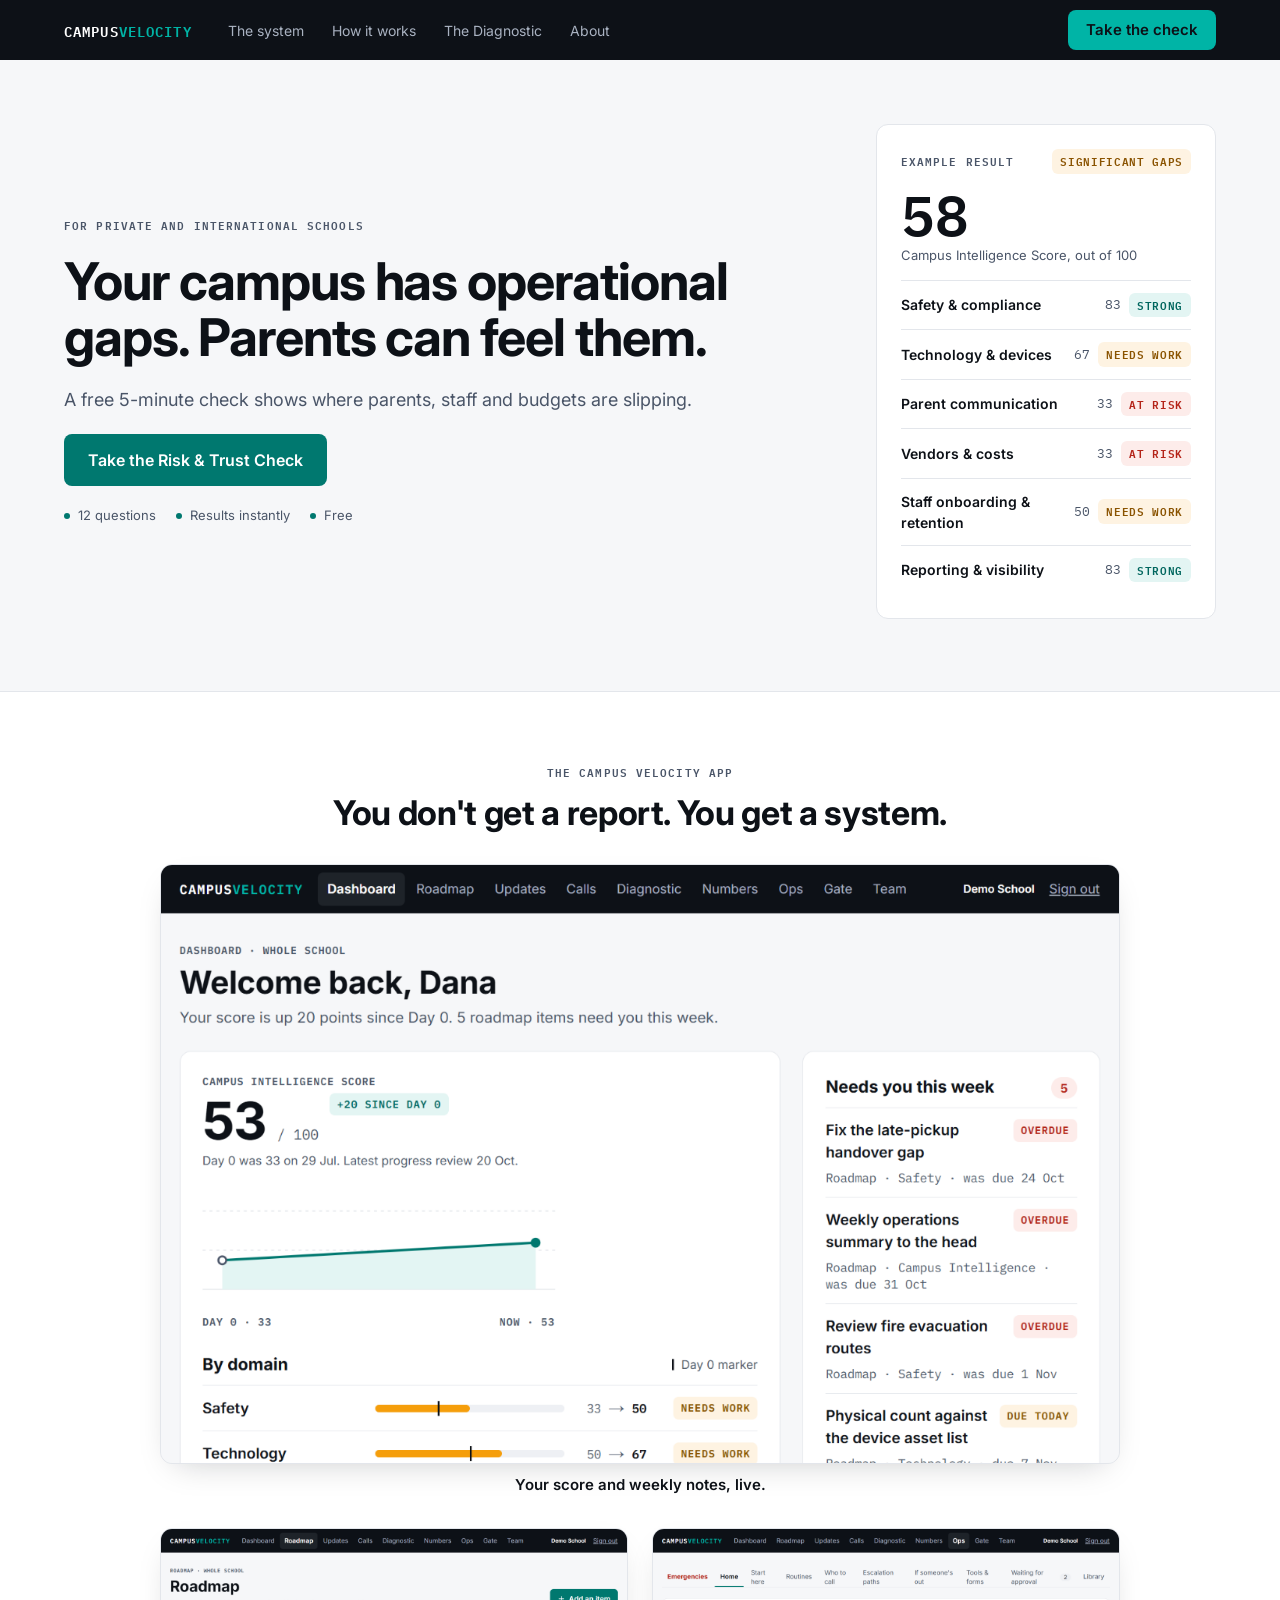
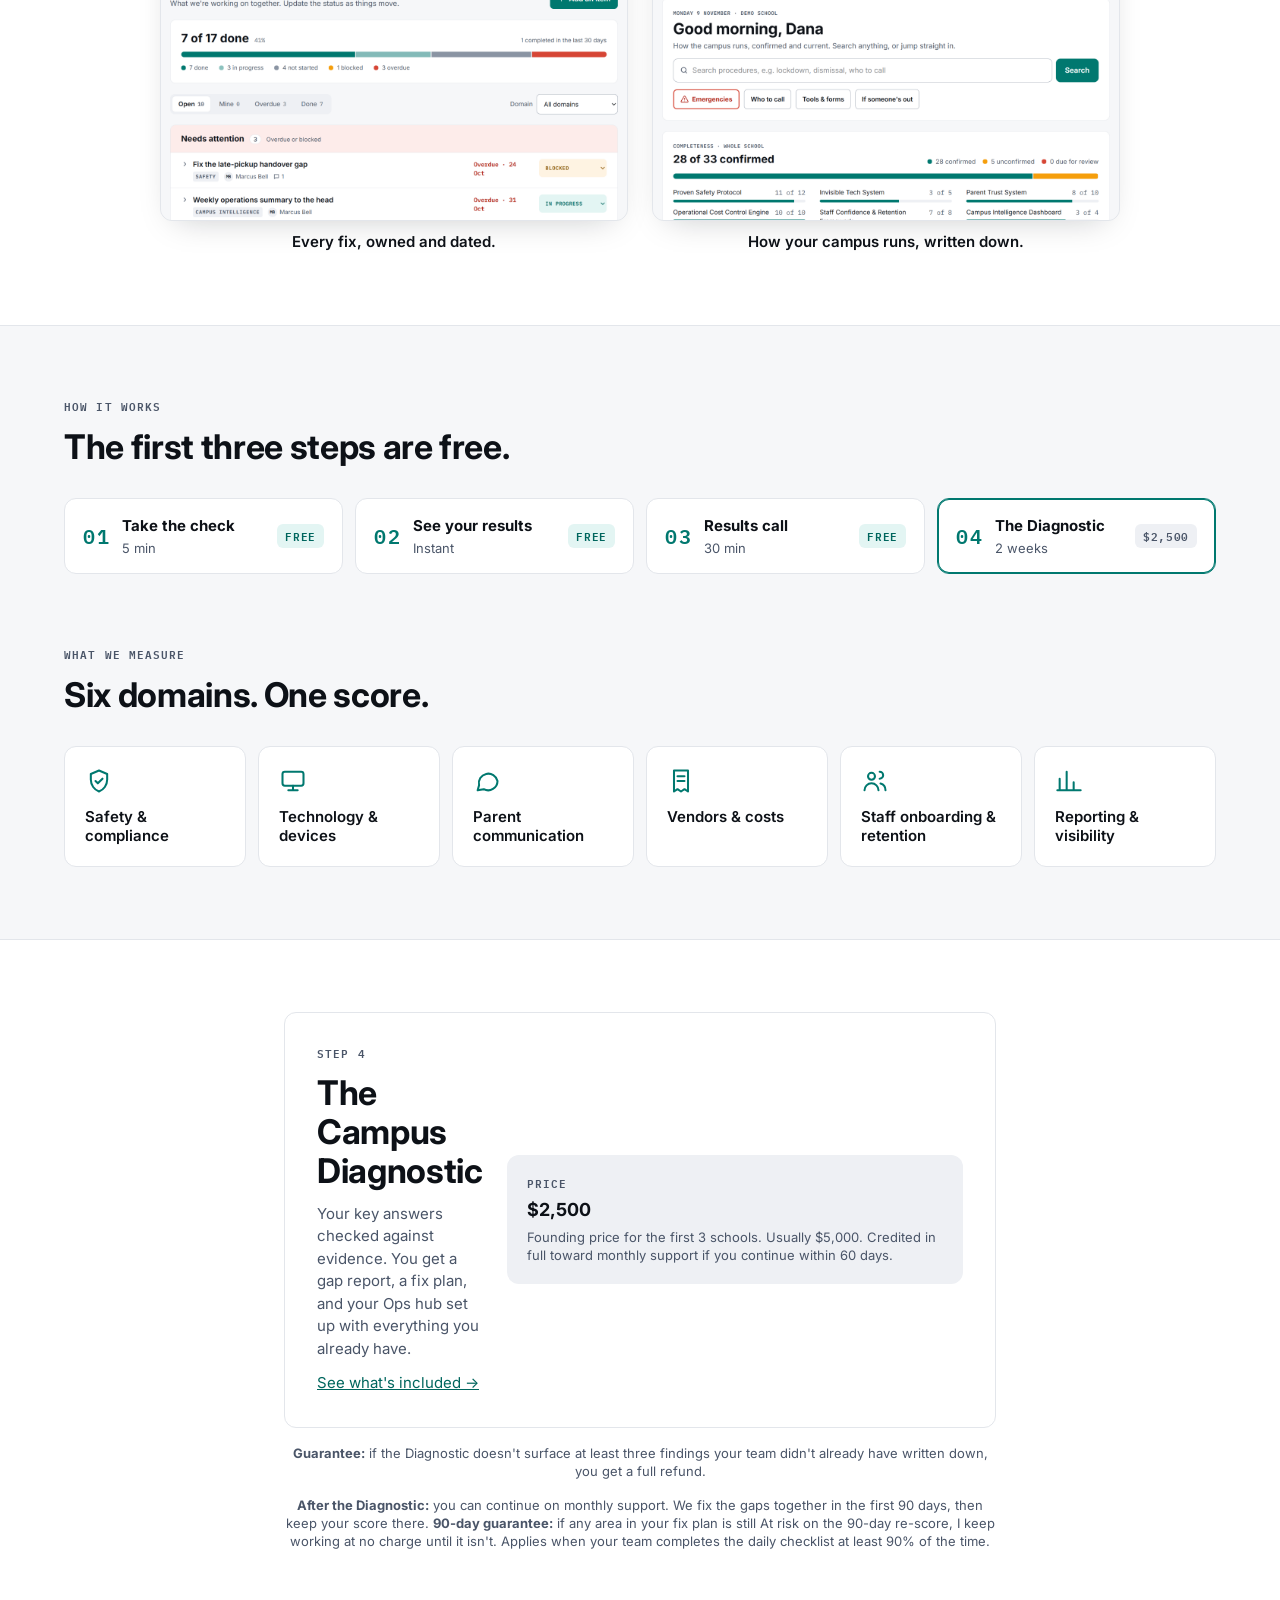
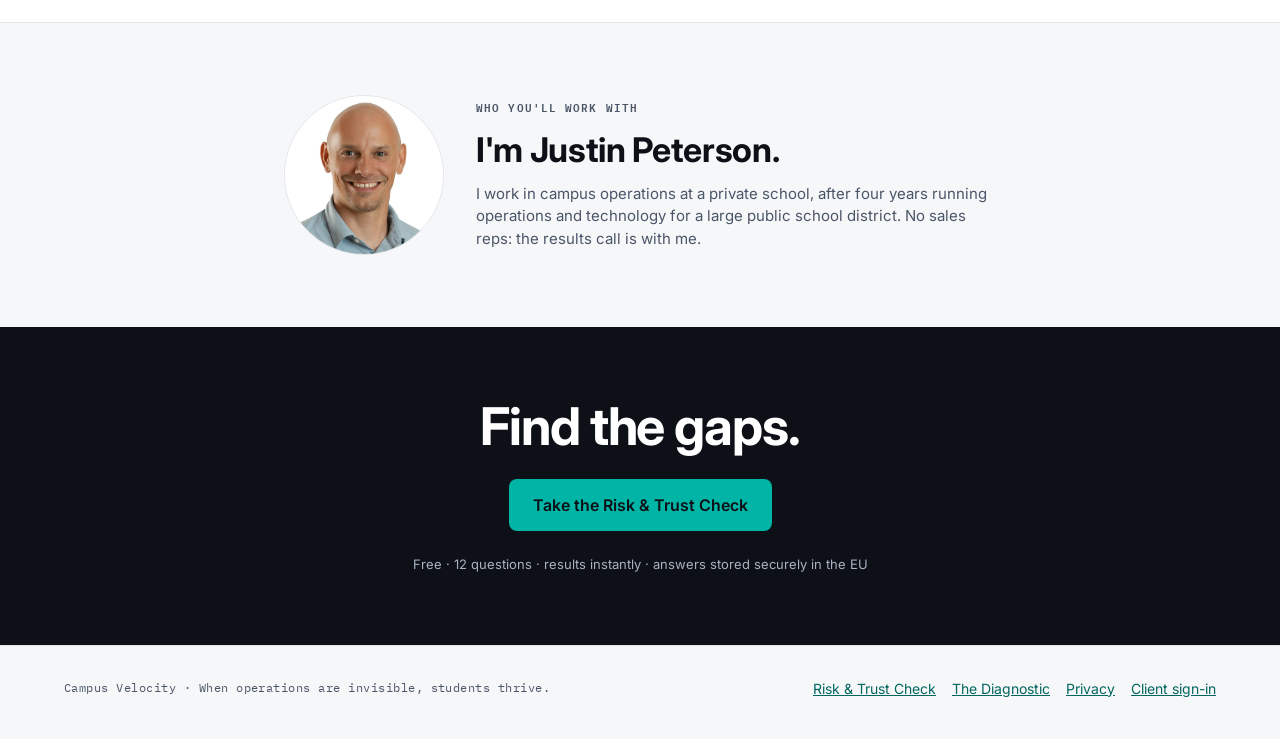
==== commit 08e92f8c: "Offer stack: founding/list price, both guarantees, gap report + fix plan + Ops hub, monthly support " ====
--- a/index.html
+++ b/index.html
@@ -131,16 +131,17 @@
         <div class="stack">
           <p class="eyebrow">Step 4</p>
           <h2 id="diag-h" class="h2">The Campus Diagnostic</h2>
-          <p class="muted">Your scores checked against evidence, turned into a 90-day roadmap.</p>
+          <p class="muted">Your key answers checked against evidence. You get a gap report, a fix plan, and your Ops hub set up with everything you already have.</p>
           <a href="/audit">See what's included →</a>
         </div>
         <div class="price-box">
           <p class="eyebrow">Price</p>
           <p class="h3">$2,500</p>
-          <p class="small muted">Credited in full if you continue within 60 days.</p>
-        </div>
-      </div>
-      <p class="small muted guarantee"><b>90-day guarantee:</b> your campus clears its baseline audit within 90 days of the Transition Protocol, or I keep working at no charge. Applies when your team completes the daily checklist at least 90% of the time.</p>
+          <p class="small muted">Founding price for the first 3 schools. Usually $5,000. Credited in full toward monthly support if you continue within 60 days.</p>
+        </div>
+      </div>
+      <p class="small muted guarantee"><b>Guarantee:</b> if the Diagnostic doesn't surface at least three findings your team didn't already have written down, you get a full refund.</p>
+      <p class="small muted guarantee"><b>After the Diagnostic:</b> you can continue on monthly support. We fix the gaps together in the first 90 days, then keep your score there. <b>90-day guarantee:</b> if any area in your fix plan is still At risk on the 90-day re-score, I keep working at no charge until it isn't. Applies when your team completes the daily checklist at least 90% of the time.</p>
     </div>
   </section>
 
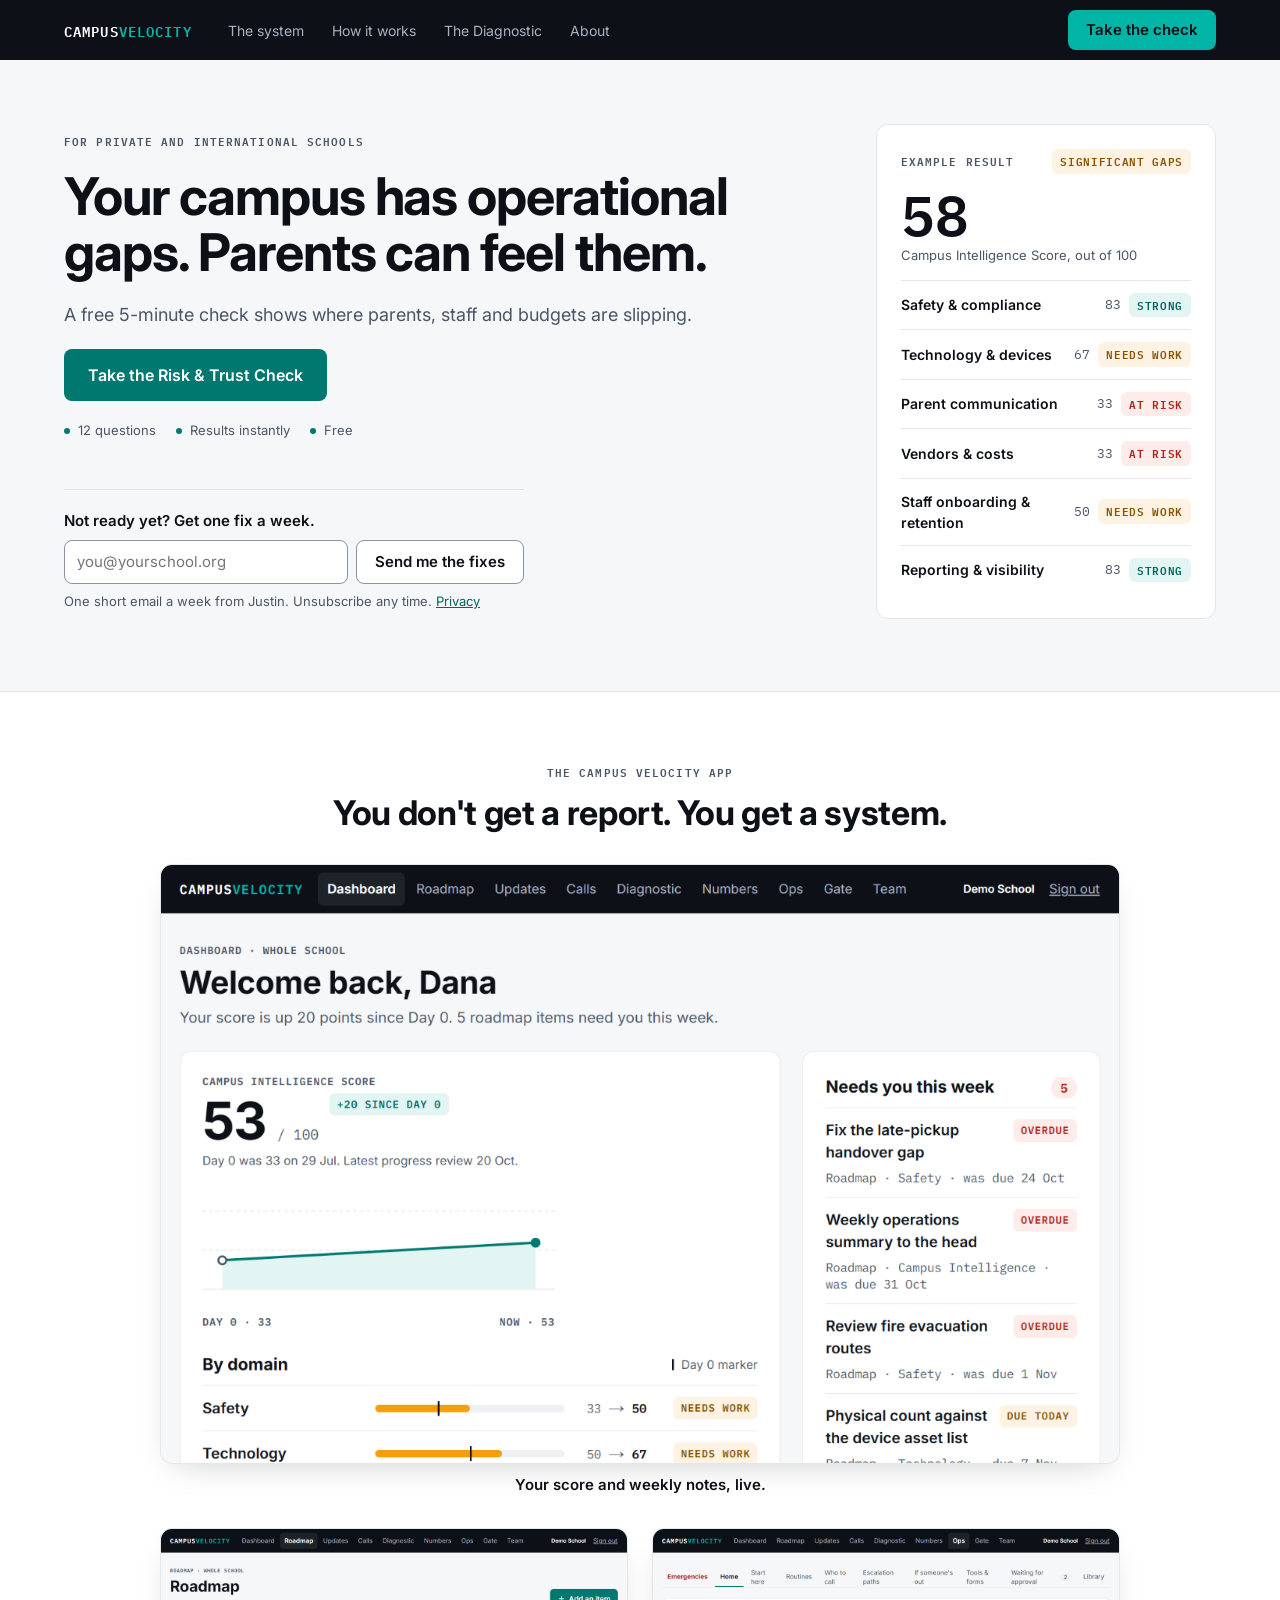
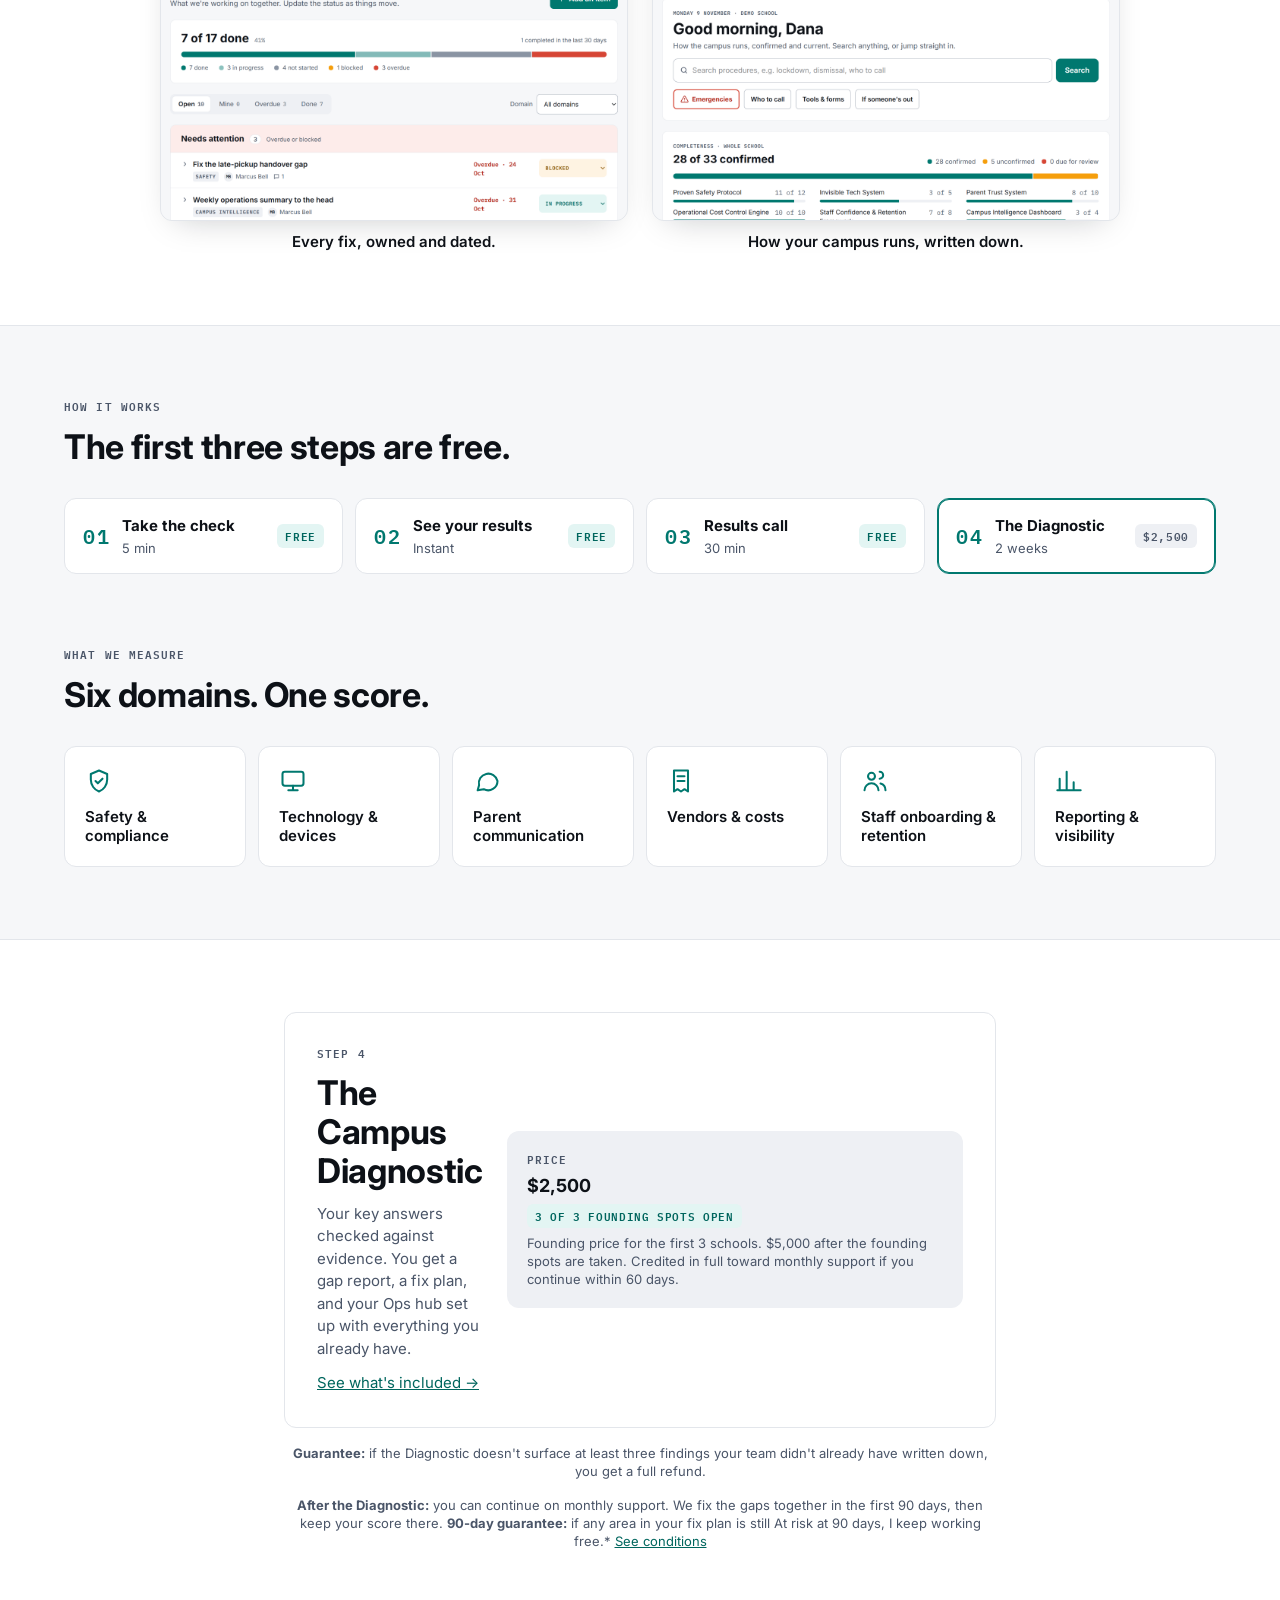
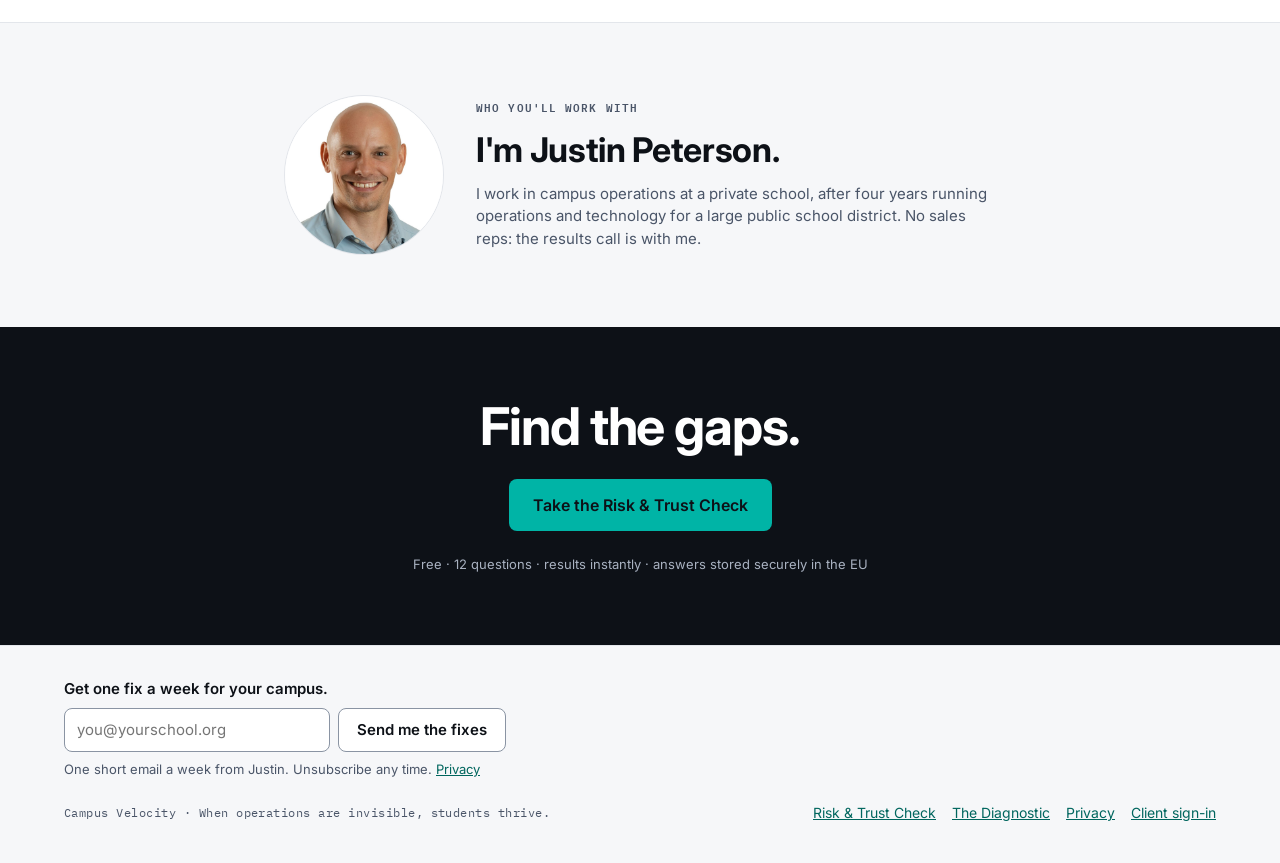
==== commit 8a5c1e71: "Site feedback: newsletter signup, honest list price, founding count, short guarantee - 'Not ready ye" ====
--- a/index.html
+++ b/index.html
@@ -38,6 +38,15 @@
           <a class="btn btn-primary btn-lg" href="/scorecard">Take the Risk &amp; Trust Check</a>
         </div>
         <p class="facts"><span>12 questions</span><span>Results instantly</span><span>Free</span></p>
+        <form class="signup" data-signup novalidate>
+          <label for="signup-hero" class="signup-label">Not ready yet? Get one fix a week.</label>
+          <div class="signup-row">
+            <input id="signup-hero" name="email" type="email" required autocomplete="email" placeholder="you@yourschool.org">
+            <button class="btn btn-secondary" type="submit">Send me the fixes</button>
+          </div>
+          <input class="hp" name="website" type="text" tabindex="-1" autocomplete="off" aria-hidden="true">
+          <p class="small muted" data-msg role="status">One short email a week from Justin. Unsubscribe any time. <a href="/privacy">Privacy</a></p>
+        </form>
       </div>
 
       <div class="hero-visual">
@@ -137,11 +146,12 @@
         <div class="price-box">
           <p class="eyebrow">Price</p>
           <p class="h3">$2,500</p>
-          <p class="small muted">Founding price for the first 3 schools. Usually $5,000. Credited in full toward monthly support if you continue within 60 days.</p>
+          <p><span class="chip chip-ok" data-founding>3 of 3 founding spots open</span></p>
+          <p class="small muted">Founding price for the first 3 schools. $5,000 after the founding spots are taken. Credited in full toward monthly support if you continue within 60 days.</p>
         </div>
       </div>
       <p class="small muted guarantee"><b>Guarantee:</b> if the Diagnostic doesn't surface at least three findings your team didn't already have written down, you get a full refund.</p>
-      <p class="small muted guarantee"><b>After the Diagnostic:</b> you can continue on monthly support. We fix the gaps together in the first 90 days, then keep your score there. <b>90-day guarantee:</b> if any area in your fix plan is still At risk on the 90-day re-score, I keep working at no charge until it isn't. Applies when your team completes the daily checklist at least 90% of the time.</p>
+      <p class="small muted guarantee"><b>After the Diagnostic:</b> you can continue on monthly support. We fix the gaps together in the first 90 days, then keep your score there. <b>90-day guarantee:</b> if any area in your fix plan is still At risk at 90 days, I keep working free.* <a href="/audit#after-h">See conditions</a></p>
     </div>
   </section>
 
@@ -178,6 +188,17 @@
 </main>
 
 <footer class="footer">
+  <div class="wrap footer-signup">
+    <form class="signup" data-signup novalidate>
+      <label for="signup-footer" class="signup-label">Get one fix a week for your campus.</label>
+      <div class="signup-row">
+        <input id="signup-footer" name="email" type="email" required autocomplete="email" placeholder="you@yourschool.org">
+        <button class="btn btn-secondary" type="submit">Send me the fixes</button>
+      </div>
+      <input class="hp" name="website" type="text" tabindex="-1" autocomplete="off" aria-hidden="true">
+      <p class="small muted" data-msg role="status">One short email a week from Justin. Unsubscribe any time. <a href="/privacy">Privacy</a></p>
+    </form>
+  </div>
   <div class="wrap">
     <p class="footer-line">Campus Velocity · When operations are invisible, students thrive.</p>
     <nav aria-label="Footer">
@@ -188,6 +209,33 @@
     </nav>
   </div>
 </footer>
+
+<script>
+  // Newsletter signup: posts to /api/subscribe and says what happened.
+  document.querySelectorAll('[data-signup]').forEach(function (form) {
+    var msg = form.querySelector('[data-msg]');
+    var input = form.querySelector('input[type=email]');
+    var button = form.querySelector('button');
+    form.addEventListener('submit', function (e) {
+      e.preventDefault();
+      if (!input.value || !input.checkValidity()) {
+        msg.className = 'small err'; msg.textContent = 'Check the email address.'; input.focus(); return;
+      }
+      button.disabled = true;
+      fetch('/api/subscribe', {
+        method: 'POST',
+        headers: { 'Content-Type': 'application/json' },
+        body: JSON.stringify({ email: input.value.trim(), website: form.querySelector('.hp').value, source: form.querySelector('input[type=email]').id })
+      }).then(function (r) {
+        if (!r.ok) throw new Error();
+        msg.className = 'small ok'; msg.textContent = 'You\u2019re on the list. The first fix arrives with the next issue.';
+        input.value = '';
+      }).catch(function () {
+        msg.className = 'small err'; msg.textContent = 'That didn\u2019t go through. Try again, or email justin@campusvelocity.com.';
+      }).finally(function () { button.disabled = false; });
+    });
+  });
+</script>
 
 <script>
   // Media slots: the placeholder shows until the real file loads, then it steps aside.
--- a/site.css
+++ b/site.css
@@ -252,3 +252,15 @@
 .faq summary::after { content: "+"; font-family: var(--font-mono); font-size: 20px; color: var(--action); flex: 0 0 auto; }
 .faq details[open] summary::after { content: "–"; }
 .faq details p { margin: 0 0 16px; }
+
+/* Newsletter signup (hero and footer) */
+.signup { display: flex; flex-direction: column; gap: 8px; max-width: 460px; margin-top: 28px; padding-top: 20px; border-top: 1px solid var(--line); }
+.signup-label { font-size: 15px; font-weight: 600; }
+.signup-row { display: flex; flex-wrap: wrap; gap: 8px; }
+.signup-row input { flex: 1 1 200px; min-width: 0; min-height: var(--control-height); padding: 0 12px; font: inherit; font-size: 15px; color: var(--ink); background: var(--card); border: 1px solid var(--line-strong); border-radius: var(--radius-md); }
+.signup-row .btn { flex: 0 0 auto; }
+.signup [data-msg].ok { color: var(--confirmed-ink); font-weight: 600; }
+.signup [data-msg].err { color: var(--overdue-ink); }
+.signup .hp { position: absolute; left: -10000px; width: 1px; height: 1px; opacity: 0; }
+.footer-signup { margin-bottom: 24px; }
+.footer-signup .signup { margin-top: 0; padding-top: 0; border-top: 0; }
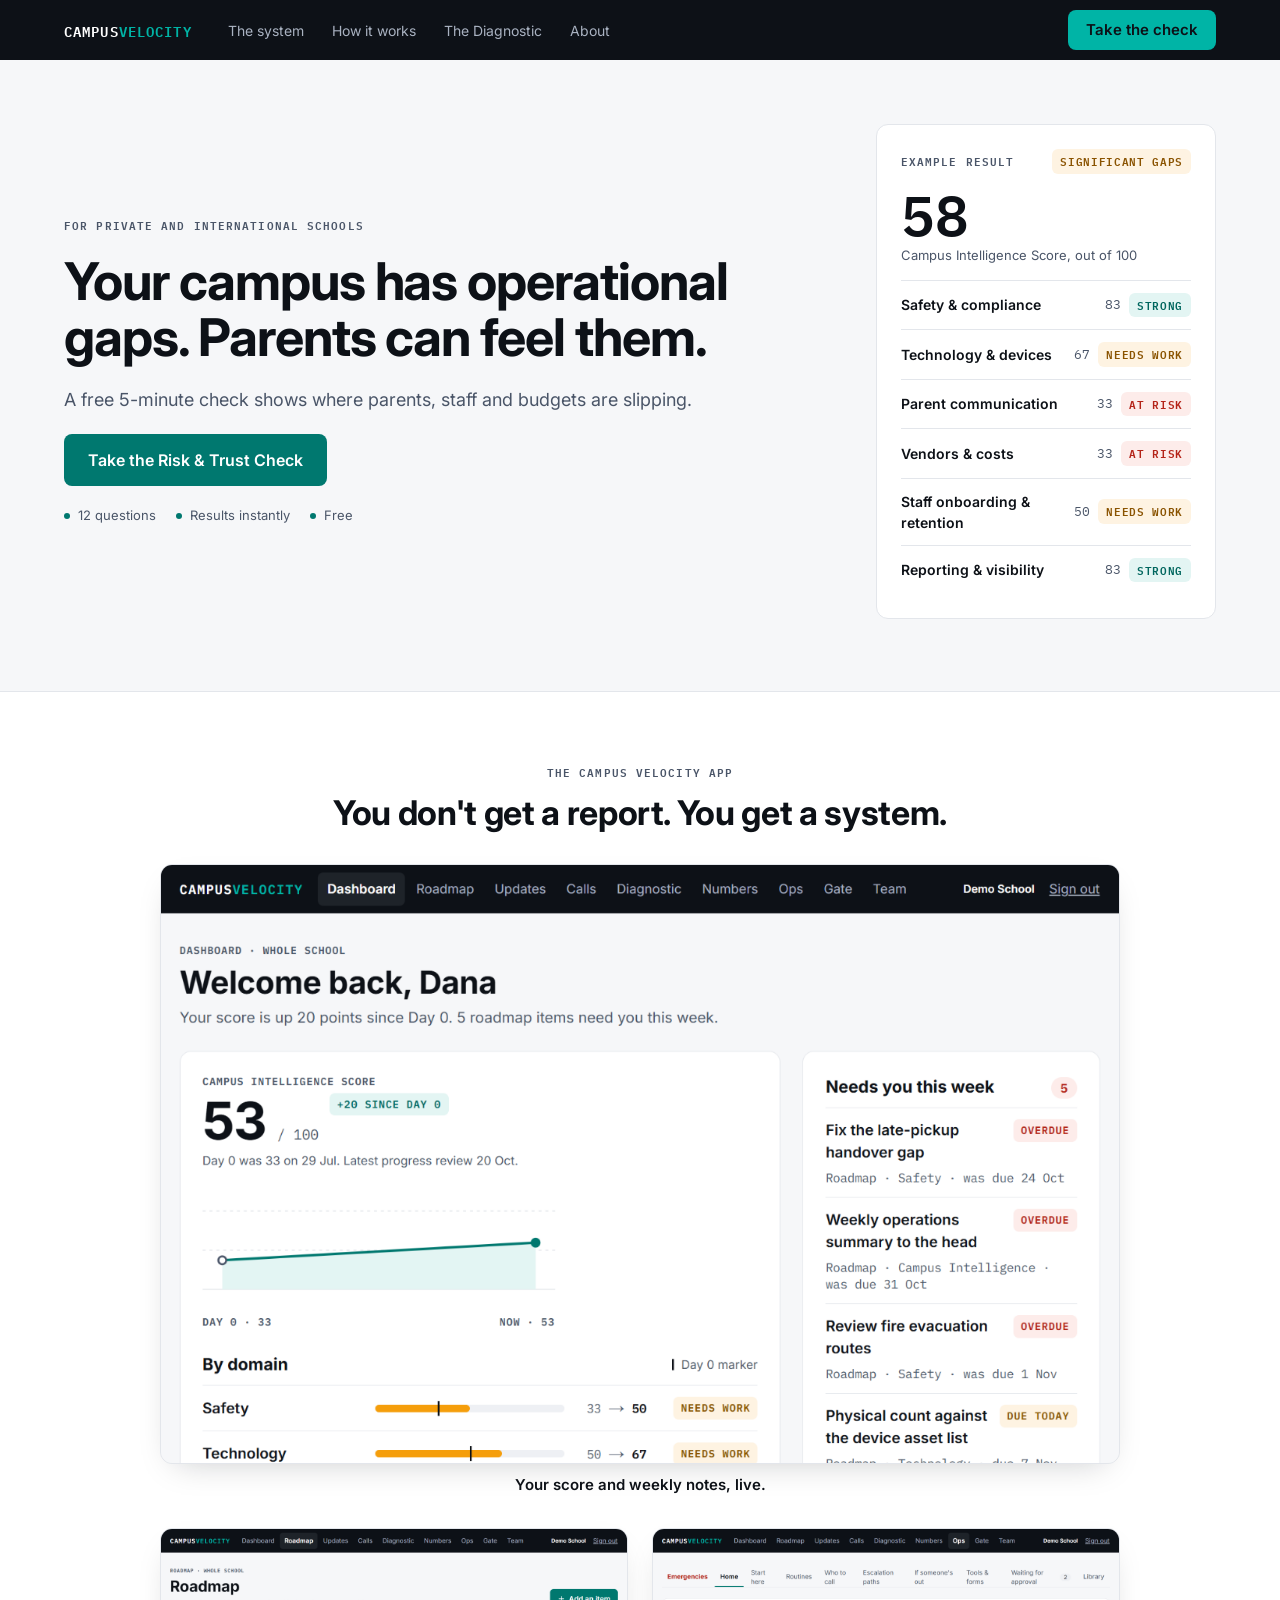
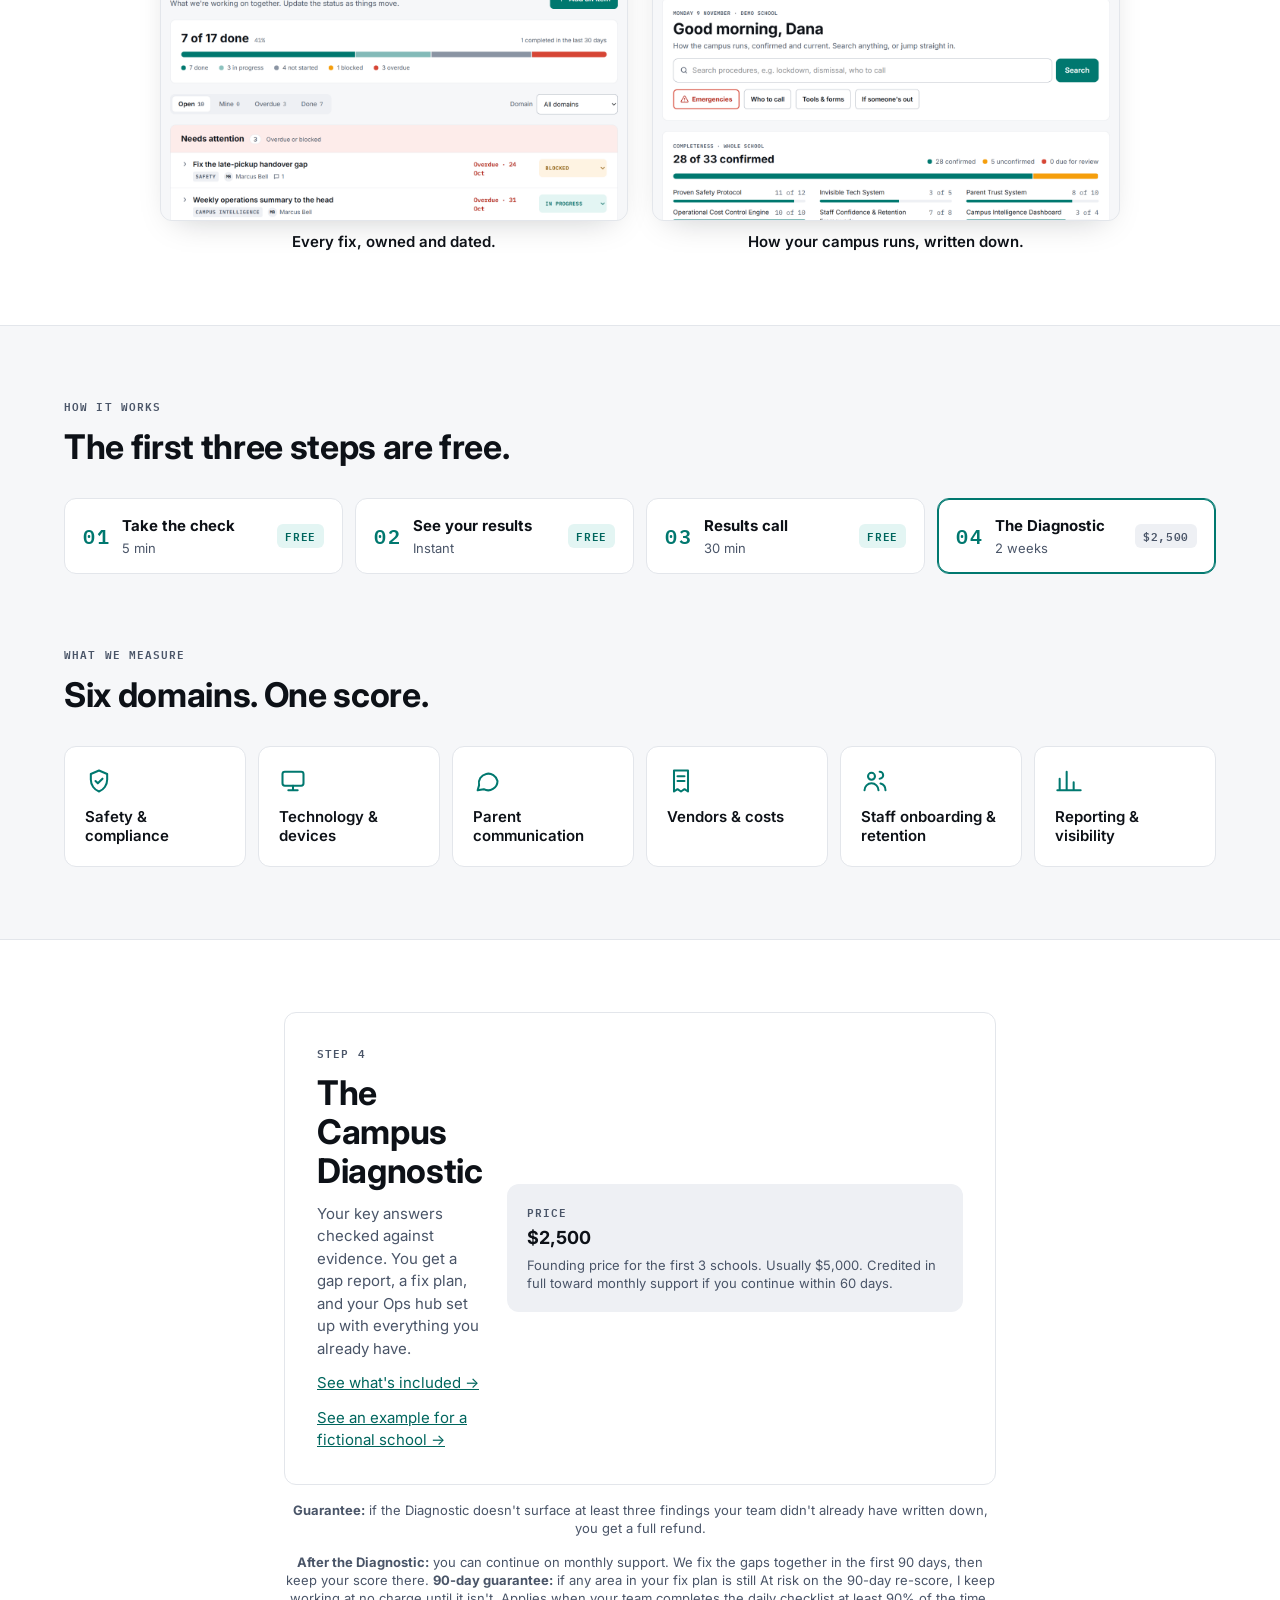
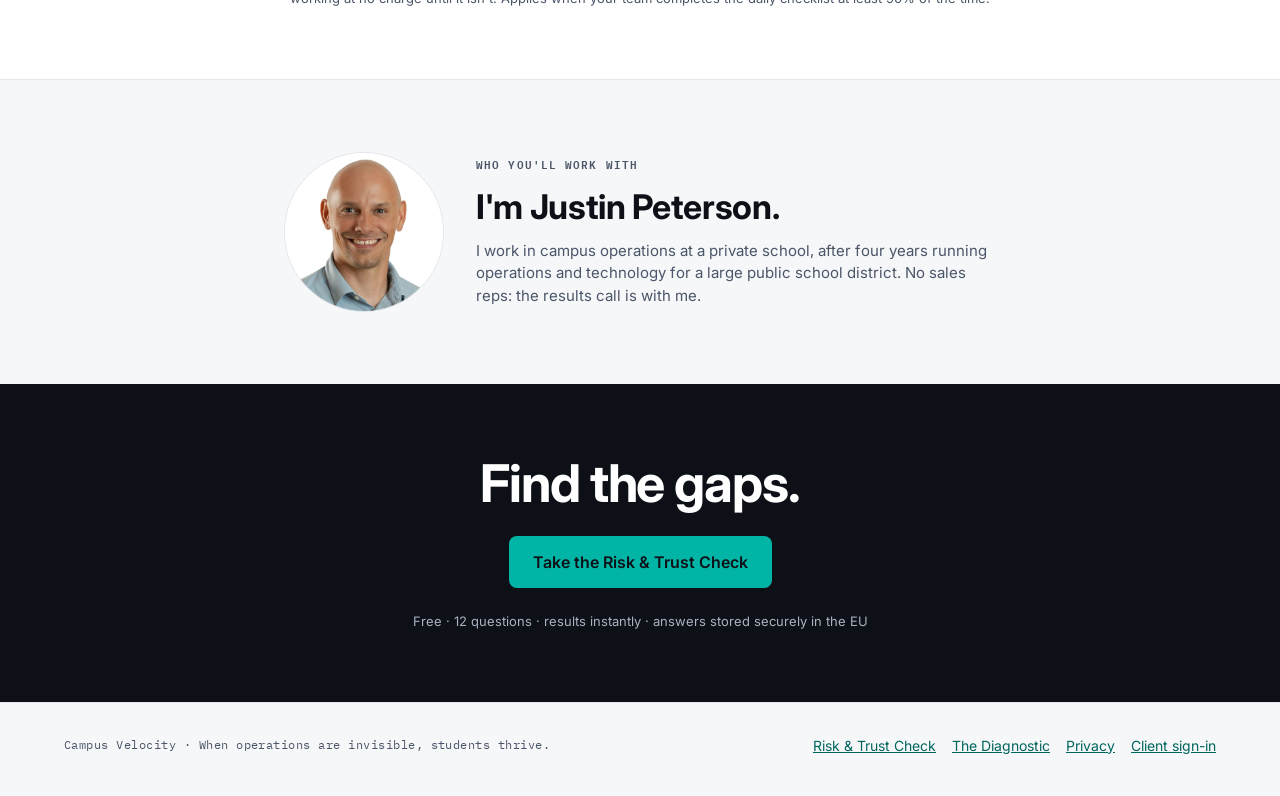
==== commit dfae6287: "Example results: a sample Diagnostic for a fictional school, and the click-through hub at day 90 - /" ====
--- a/index.html
+++ b/index.html
@@ -38,15 +38,6 @@
           <a class="btn btn-primary btn-lg" href="/scorecard">Take the Risk &amp; Trust Check</a>
         </div>
         <p class="facts"><span>12 questions</span><span>Results instantly</span><span>Free</span></p>
-        <form class="signup" data-signup novalidate>
-          <label for="signup-hero" class="signup-label">Not ready yet? Get one fix a week.</label>
-          <div class="signup-row">
-            <input id="signup-hero" name="email" type="email" required autocomplete="email" placeholder="you@yourschool.org">
-            <button class="btn btn-secondary" type="submit">Send me the fixes</button>
-          </div>
-          <input class="hp" name="website" type="text" tabindex="-1" autocomplete="off" aria-hidden="true">
-          <p class="small muted" data-msg role="status">One short email a week from Justin. Unsubscribe any time. <a href="/privacy">Privacy</a></p>
-        </form>
       </div>
 
       <div class="hero-visual">
@@ -142,16 +133,16 @@
           <h2 id="diag-h" class="h2">The Campus Diagnostic</h2>
           <p class="muted">Your key answers checked against evidence. You get a gap report, a fix plan, and your Ops hub set up with everything you already have.</p>
           <a href="/audit">See what's included →</a>
+          <a href="/audit/example/">See an example for a fictional school →</a>
         </div>
         <div class="price-box">
           <p class="eyebrow">Price</p>
           <p class="h3">$2,500</p>
-          <p><span class="chip chip-ok" data-founding>3 of 3 founding spots open</span></p>
-          <p class="small muted">Founding price for the first 3 schools. $5,000 after the founding spots are taken. Credited in full toward monthly support if you continue within 60 days.</p>
+          <p class="small muted">Founding price for the first 3 schools. Usually $5,000. Credited in full toward monthly support if you continue within 60 days.</p>
         </div>
       </div>
       <p class="small muted guarantee"><b>Guarantee:</b> if the Diagnostic doesn't surface at least three findings your team didn't already have written down, you get a full refund.</p>
-      <p class="small muted guarantee"><b>After the Diagnostic:</b> you can continue on monthly support. We fix the gaps together in the first 90 days, then keep your score there. <b>90-day guarantee:</b> if any area in your fix plan is still At risk at 90 days, I keep working free.* <a href="/audit#after-h">See conditions</a></p>
+      <p class="small muted guarantee"><b>After the Diagnostic:</b> you can continue on monthly support. We fix the gaps together in the first 90 days, then keep your score there. <b>90-day guarantee:</b> if any area in your fix plan is still At risk on the 90-day re-score, I keep working at no charge until it isn't. Applies when your team completes the daily checklist at least 90% of the time.</p>
     </div>
   </section>
 
@@ -188,17 +179,6 @@
 </main>
 
 <footer class="footer">
-  <div class="wrap footer-signup">
-    <form class="signup" data-signup novalidate>
-      <label for="signup-footer" class="signup-label">Get one fix a week for your campus.</label>
-      <div class="signup-row">
-        <input id="signup-footer" name="email" type="email" required autocomplete="email" placeholder="you@yourschool.org">
-        <button class="btn btn-secondary" type="submit">Send me the fixes</button>
-      </div>
-      <input class="hp" name="website" type="text" tabindex="-1" autocomplete="off" aria-hidden="true">
-      <p class="small muted" data-msg role="status">One short email a week from Justin. Unsubscribe any time. <a href="/privacy">Privacy</a></p>
-    </form>
-  </div>
   <div class="wrap">
     <p class="footer-line">Campus Velocity · When operations are invisible, students thrive.</p>
     <nav aria-label="Footer">
@@ -209,33 +189,6 @@
     </nav>
   </div>
 </footer>
-
-<script>
-  // Newsletter signup: posts to /api/subscribe and says what happened.
-  document.querySelectorAll('[data-signup]').forEach(function (form) {
-    var msg = form.querySelector('[data-msg]');
-    var input = form.querySelector('input[type=email]');
-    var button = form.querySelector('button');
-    form.addEventListener('submit', function (e) {
-      e.preventDefault();
-      if (!input.value || !input.checkValidity()) {
-        msg.className = 'small err'; msg.textContent = 'Check the email address.'; input.focus(); return;
-      }
-      button.disabled = true;
-      fetch('/api/subscribe', {
-        method: 'POST',
-        headers: { 'Content-Type': 'application/json' },
-        body: JSON.stringify({ email: input.value.trim(), website: form.querySelector('.hp').value, source: form.querySelector('input[type=email]').id })
-      }).then(function (r) {
-        if (!r.ok) throw new Error();
-        msg.className = 'small ok'; msg.textContent = 'You\u2019re on the list. The first fix arrives with the next issue.';
-        input.value = '';
-      }).catch(function () {
-        msg.className = 'small err'; msg.textContent = 'That didn\u2019t go through. Try again, or email justin@campusvelocity.com.';
-      }).finally(function () { button.disabled = false; });
-    });
-  });
-</script>
 
 <script>
   // Media slots: the placeholder shows until the real file loads, then it steps aside.
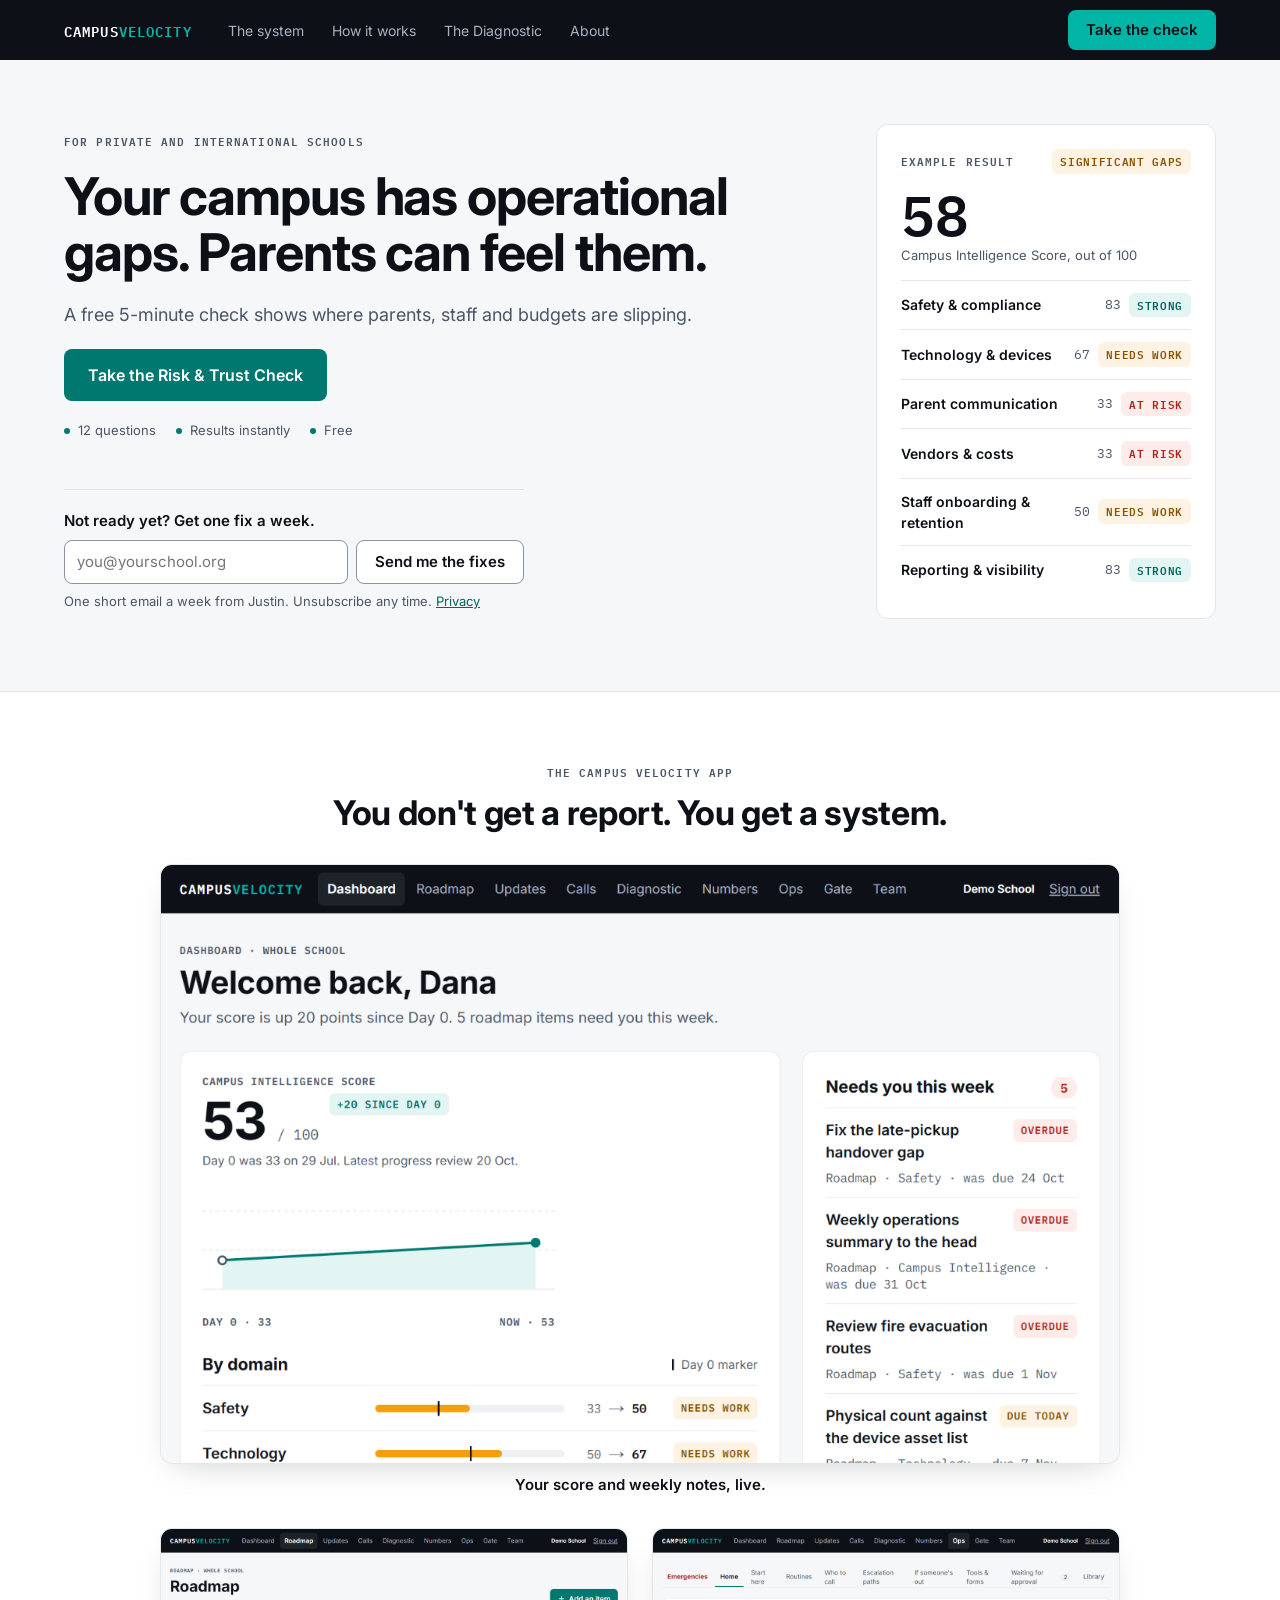
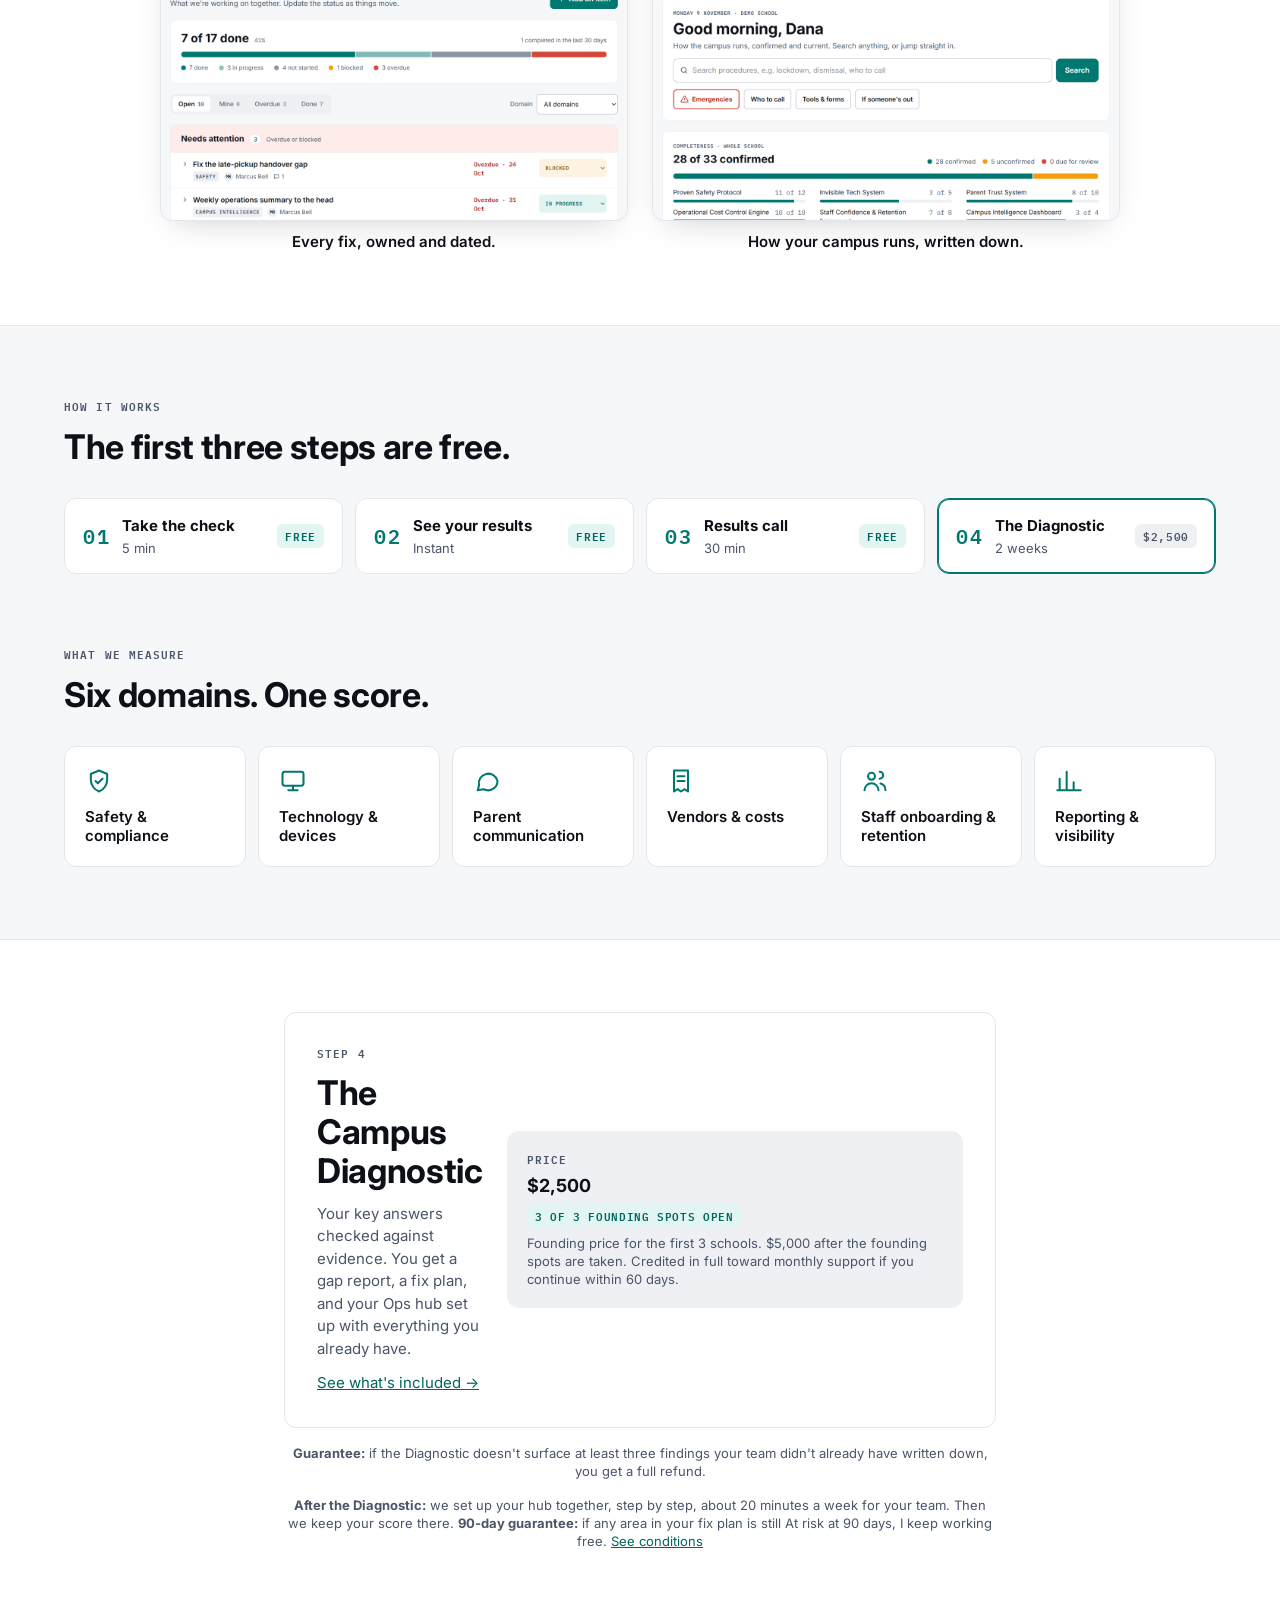
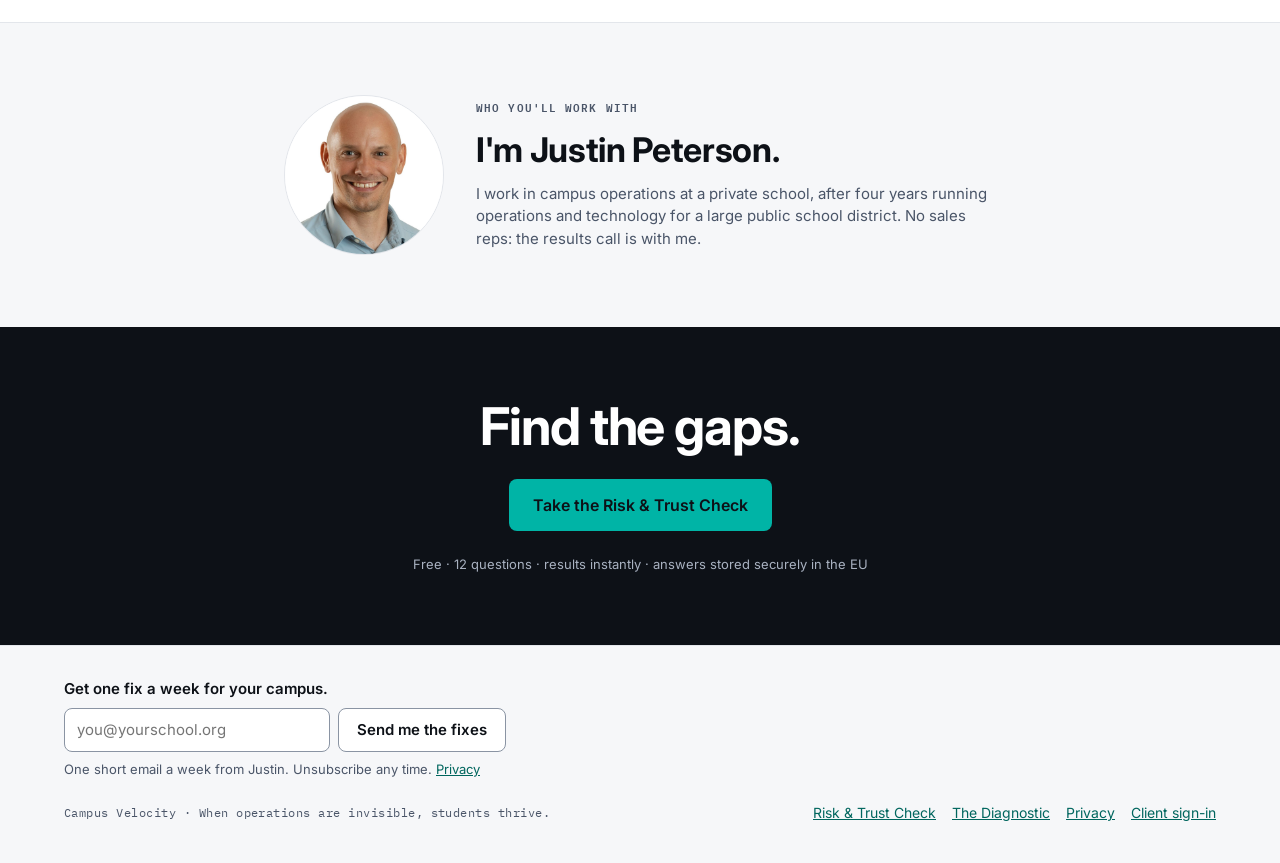
==== commit c5973142: "Homepage: say we set up the hub together, about 20 minutes a week Co-Authored-By: Claude Opus 5.5 <n" ====
--- a/index.html
+++ b/index.html
@@ -38,6 +38,15 @@
           <a class="btn btn-primary btn-lg" href="/scorecard">Take the Risk &amp; Trust Check</a>
         </div>
         <p class="facts"><span>12 questions</span><span>Results instantly</span><span>Free</span></p>
+        <form class="signup" data-signup novalidate>
+          <label for="signup-hero" class="signup-label">Not ready yet? Get one fix a week.</label>
+          <div class="signup-row">
+            <input id="signup-hero" name="email" type="email" required autocomplete="email" placeholder="you@yourschool.org">
+            <button class="btn btn-secondary" type="submit">Send me the fixes</button>
+          </div>
+          <input class="hp" name="website" type="text" tabindex="-1" autocomplete="off" aria-hidden="true">
+          <p class="small muted" data-msg role="status">One short email a week from Justin. Unsubscribe any time. <a href="/privacy">Privacy</a></p>
+        </form>
       </div>
 
       <div class="hero-visual">
@@ -133,16 +142,16 @@
           <h2 id="diag-h" class="h2">The Campus Diagnostic</h2>
           <p class="muted">Your key answers checked against evidence. You get a gap report, a fix plan, and your Ops hub set up with everything you already have.</p>
           <a href="/audit">See what's included →</a>
-          <a href="/audit/example/">See an example for a fictional school →</a>
         </div>
         <div class="price-box">
           <p class="eyebrow">Price</p>
           <p class="h3">$2,500</p>
-          <p class="small muted">Founding price for the first 3 schools. Usually $5,000. Credited in full toward monthly support if you continue within 60 days.</p>
+          <p><span class="chip chip-ok" data-founding>3 of 3 founding spots open</span></p>
+          <p class="small muted">Founding price for the first 3 schools. $5,000 after the founding spots are taken. Credited in full toward monthly support if you continue within 60 days.</p>
         </div>
       </div>
       <p class="small muted guarantee"><b>Guarantee:</b> if the Diagnostic doesn't surface at least three findings your team didn't already have written down, you get a full refund.</p>
-      <p class="small muted guarantee"><b>After the Diagnostic:</b> you can continue on monthly support. We fix the gaps together in the first 90 days, then keep your score there. <b>90-day guarantee:</b> if any area in your fix plan is still At risk on the 90-day re-score, I keep working at no charge until it isn't. Applies when your team completes the daily checklist at least 90% of the time.</p>
+      <p class="small muted guarantee"><b>After the Diagnostic:</b> we set up your hub together, step by step, about 20 minutes a week for your team. Then we keep your score there. <b>90-day guarantee:</b> if any area in your fix plan is still At risk at 90 days, I keep working free. <a href="/audit#after-h">See conditions</a></p>
     </div>
   </section>
 
@@ -179,6 +188,17 @@
 </main>
 
 <footer class="footer">
+  <div class="wrap footer-signup">
+    <form class="signup" data-signup novalidate>
+      <label for="signup-footer" class="signup-label">Get one fix a week for your campus.</label>
+      <div class="signup-row">
+        <input id="signup-footer" name="email" type="email" required autocomplete="email" placeholder="you@yourschool.org">
+        <button class="btn btn-secondary" type="submit">Send me the fixes</button>
+      </div>
+      <input class="hp" name="website" type="text" tabindex="-1" autocomplete="off" aria-hidden="true">
+      <p class="small muted" data-msg role="status">One short email a week from Justin. Unsubscribe any time. <a href="/privacy">Privacy</a></p>
+    </form>
+  </div>
   <div class="wrap">
     <p class="footer-line">Campus Velocity · When operations are invisible, students thrive.</p>
     <nav aria-label="Footer">
@@ -189,6 +209,33 @@
     </nav>
   </div>
 </footer>
+
+<script>
+  // Newsletter signup: posts to /api/subscribe and says what happened.
+  document.querySelectorAll('[data-signup]').forEach(function (form) {
+    var msg = form.querySelector('[data-msg]');
+    var input = form.querySelector('input[type=email]');
+    var button = form.querySelector('button');
+    form.addEventListener('submit', function (e) {
+      e.preventDefault();
+      if (!input.value || !input.checkValidity()) {
+        msg.className = 'small err'; msg.textContent = 'Check the email address.'; input.focus(); return;
+      }
+      button.disabled = true;
+      fetch('/api/subscribe', {
+        method: 'POST',
+        headers: { 'Content-Type': 'application/json' },
+        body: JSON.stringify({ email: input.value.trim(), website: form.querySelector('.hp').value, source: form.querySelector('input[type=email]').id })
+      }).then(function (r) {
+        if (!r.ok) throw new Error();
+        msg.className = 'small ok'; msg.textContent = 'You\u2019re on the list. The first fix arrives with the next issue.';
+        input.value = '';
+      }).catch(function () {
+        msg.className = 'small err'; msg.textContent = 'That didn\u2019t go through. Try again, or email justin@campusvelocity.com.';
+      }).finally(function () { button.disabled = false; });
+    });
+  });
+</script>
 
 <script>
   // Media slots: the placeholder shows until the real file loads, then it steps aside.
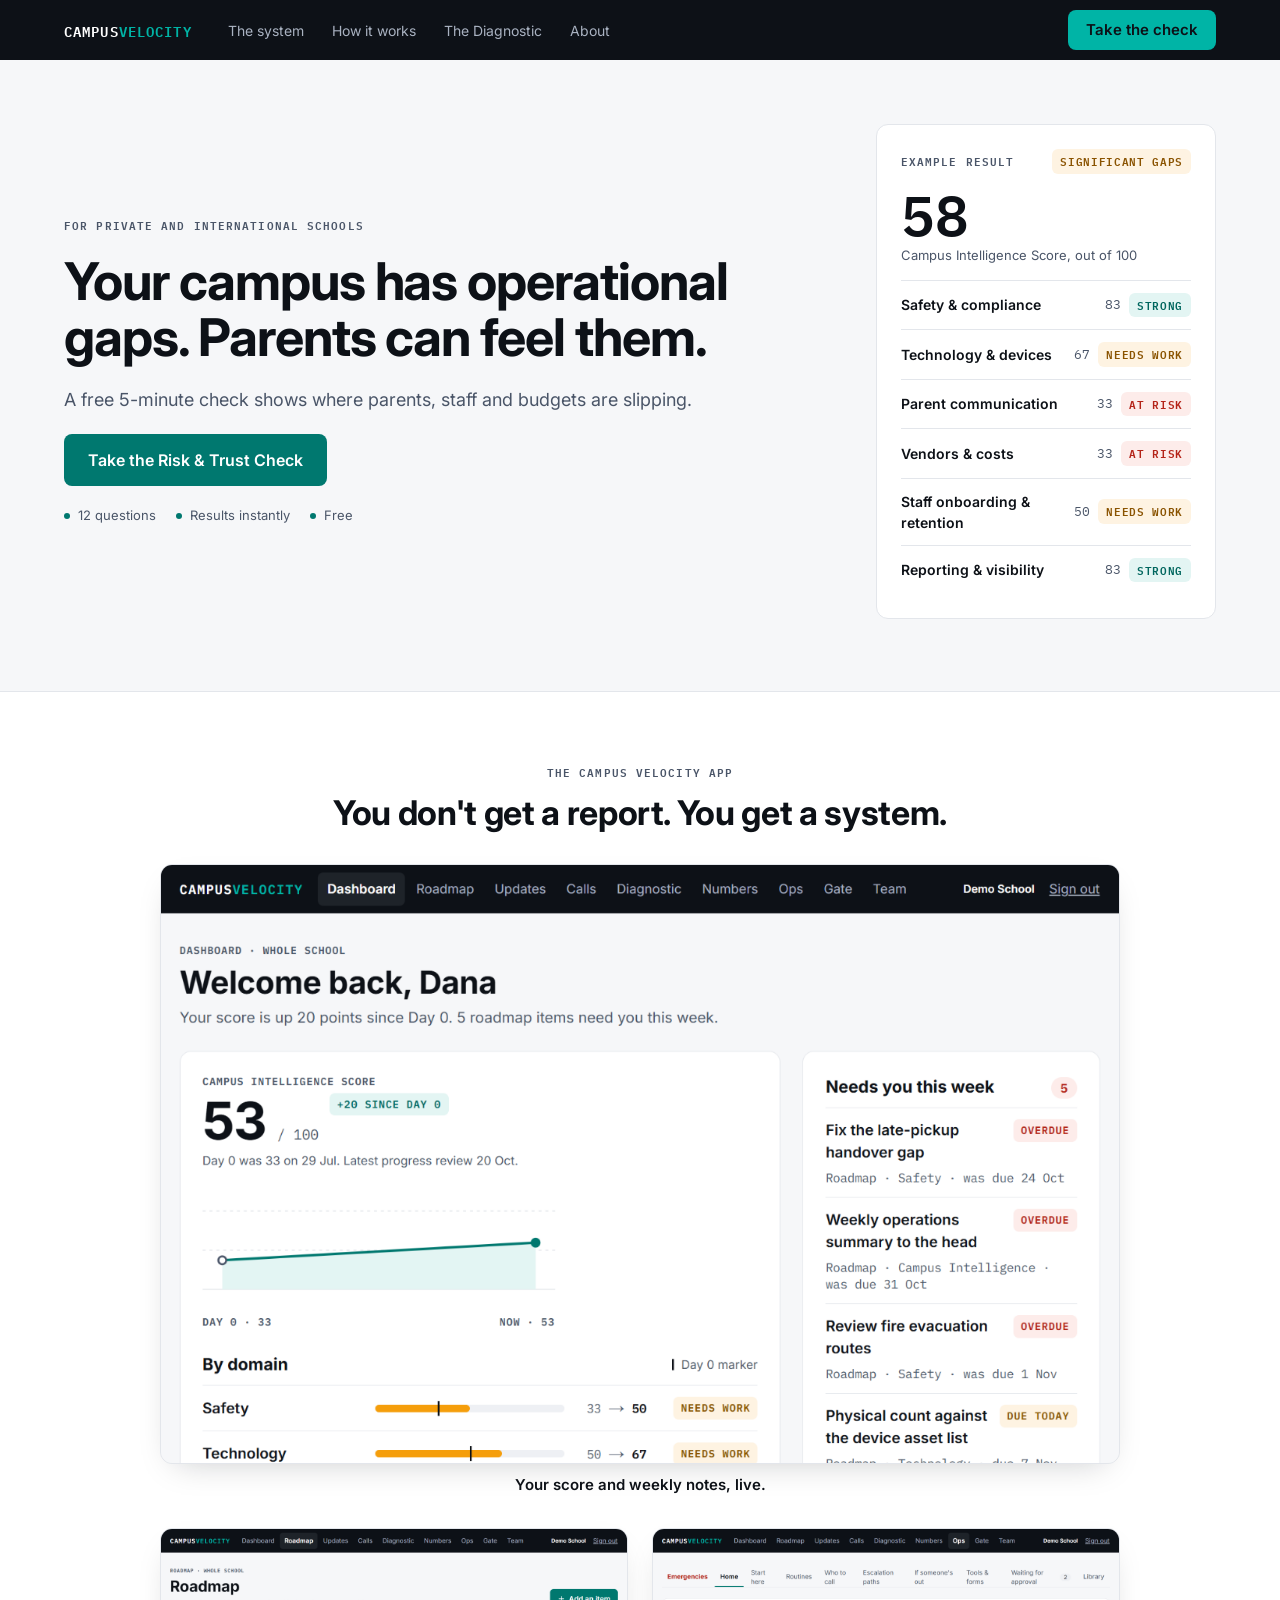
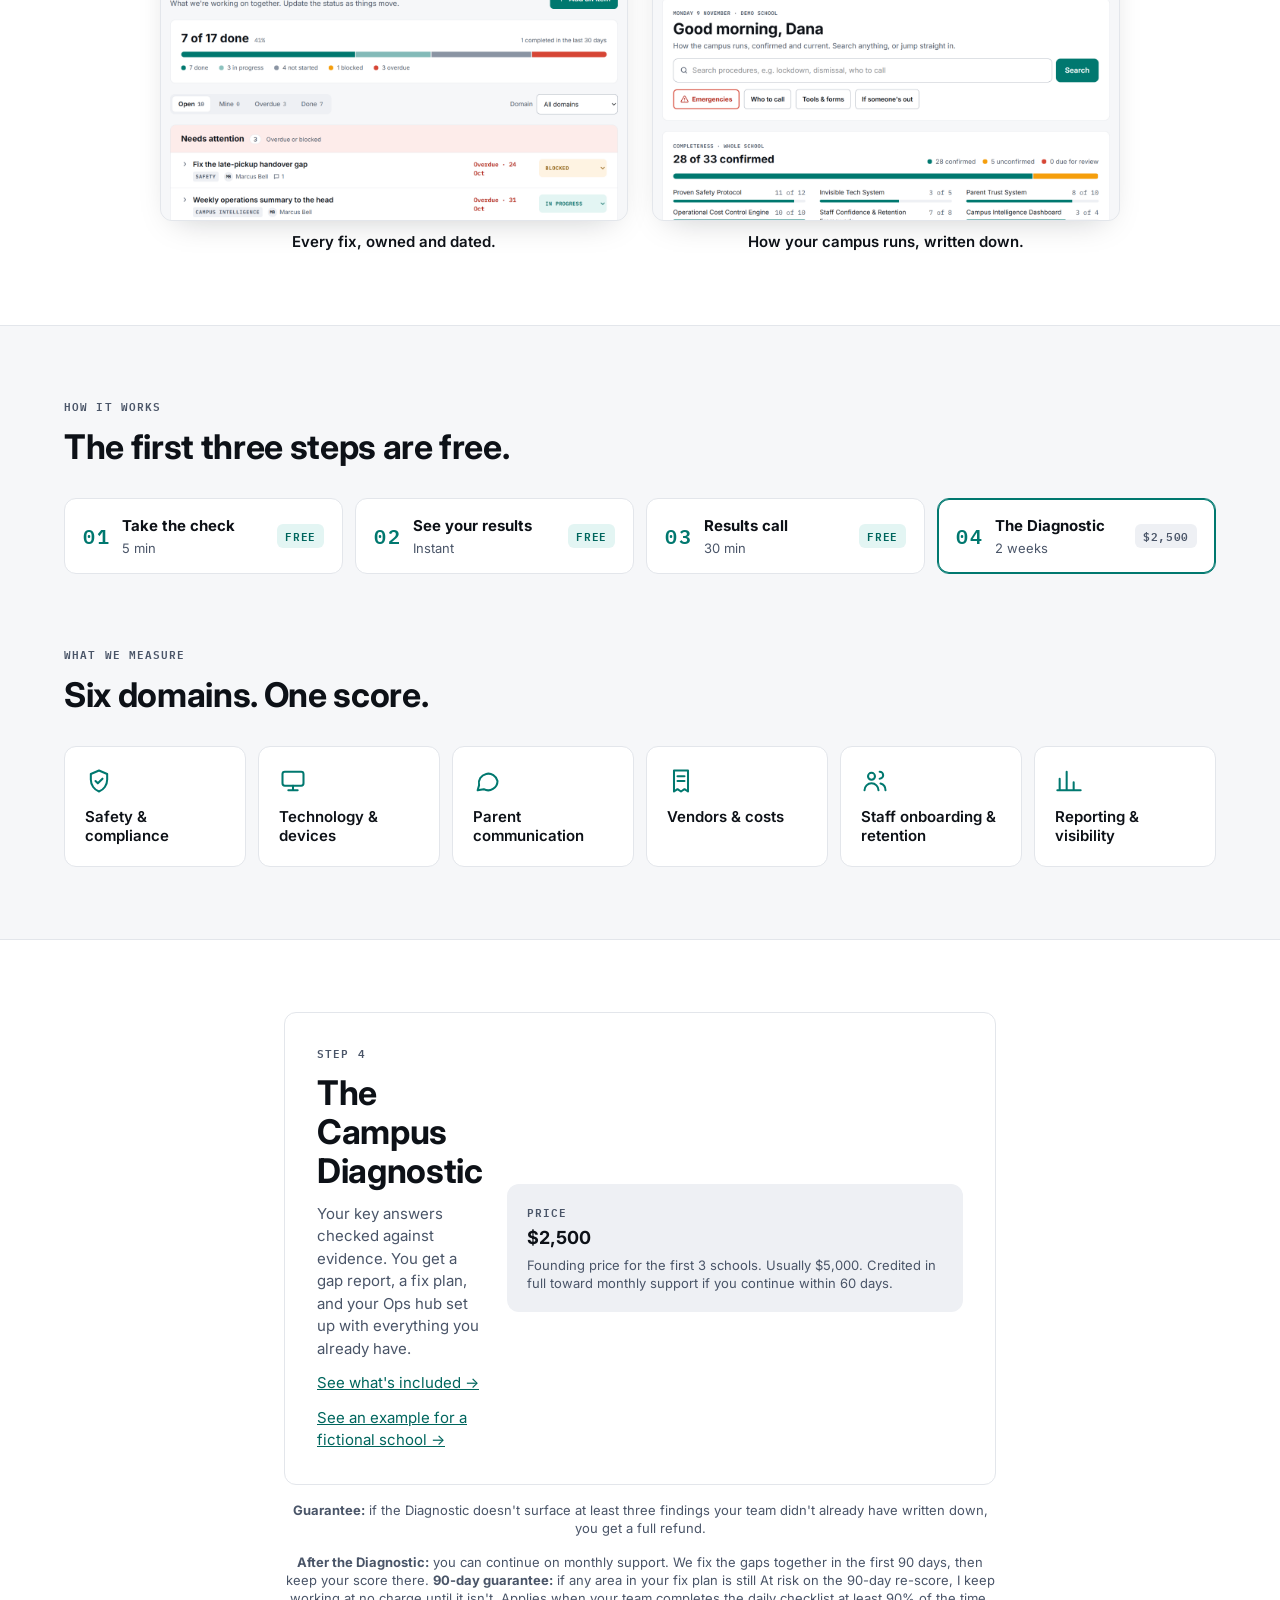
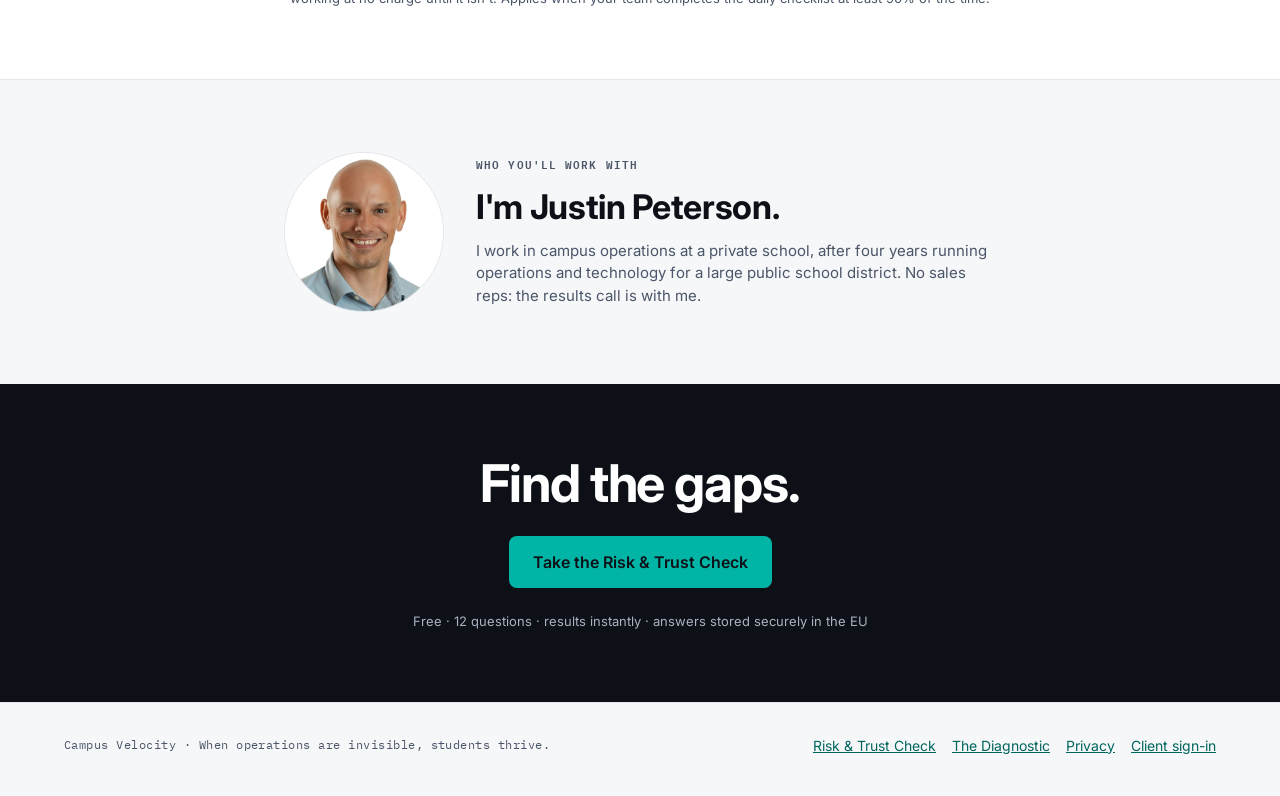
==== commit 13b7ddf7: "Merge 36ae0c508a891f7fbba7509c20303b1ee74340e9 into b68b9aa914b5fcc8082a28ca7eb93c465d069bec" ====
--- a/index.html
+++ b/index.html
@@ -38,15 +38,6 @@
           <a class="btn btn-primary btn-lg" href="/scorecard">Take the Risk &amp; Trust Check</a>
         </div>
         <p class="facts"><span>12 questions</span><span>Results instantly</span><span>Free</span></p>
-        <form class="signup" data-signup novalidate>
-          <label for="signup-hero" class="signup-label">Not ready yet? Get one fix a week.</label>
-          <div class="signup-row">
-            <input id="signup-hero" name="email" type="email" required autocomplete="email" placeholder="you@yourschool.org">
-            <button class="btn btn-secondary" type="submit">Send me the fixes</button>
-          </div>
-          <input class="hp" name="website" type="text" tabindex="-1" autocomplete="off" aria-hidden="true">
-          <p class="small muted" data-msg role="status">One short email a week from Justin. Unsubscribe any time. <a href="/privacy">Privacy</a></p>
-        </form>
       </div>
 
       <div class="hero-visual">
@@ -142,16 +133,16 @@
           <h2 id="diag-h" class="h2">The Campus Diagnostic</h2>
           <p class="muted">Your key answers checked against evidence. You get a gap report, a fix plan, and your Ops hub set up with everything you already have.</p>
           <a href="/audit">See what's included →</a>
+          <a href="/audit/example/">See an example for a fictional school →</a>
         </div>
         <div class="price-box">
           <p class="eyebrow">Price</p>
           <p class="h3">$2,500</p>
-          <p><span class="chip chip-ok" data-founding>3 of 3 founding spots open</span></p>
-          <p class="small muted">Founding price for the first 3 schools. $5,000 after the founding spots are taken. Credited in full toward monthly support if you continue within 60 days.</p>
+          <p class="small muted">Founding price for the first 3 schools. Usually $5,000. Credited in full toward monthly support if you continue within 60 days.</p>
         </div>
       </div>
       <p class="small muted guarantee"><b>Guarantee:</b> if the Diagnostic doesn't surface at least three findings your team didn't already have written down, you get a full refund.</p>
-      <p class="small muted guarantee"><b>After the Diagnostic:</b> we set up your hub together, step by step, about 20 minutes a week for your team. Then we keep your score there. <b>90-day guarantee:</b> if any area in your fix plan is still At risk at 90 days, I keep working free. <a href="/audit#after-h">See conditions</a></p>
+      <p class="small muted guarantee"><b>After the Diagnostic:</b> you can continue on monthly support. We fix the gaps together in the first 90 days, then keep your score there. <b>90-day guarantee:</b> if any area in your fix plan is still At risk on the 90-day re-score, I keep working at no charge until it isn't. Applies when your team completes the daily checklist at least 90% of the time.</p>
     </div>
   </section>
 
@@ -188,17 +179,6 @@
 </main>
 
 <footer class="footer">
-  <div class="wrap footer-signup">
-    <form class="signup" data-signup novalidate>
-      <label for="signup-footer" class="signup-label">Get one fix a week for your campus.</label>
-      <div class="signup-row">
-        <input id="signup-footer" name="email" type="email" required autocomplete="email" placeholder="you@yourschool.org">
-        <button class="btn btn-secondary" type="submit">Send me the fixes</button>
-      </div>
-      <input class="hp" name="website" type="text" tabindex="-1" autocomplete="off" aria-hidden="true">
-      <p class="small muted" data-msg role="status">One short email a week from Justin. Unsubscribe any time. <a href="/privacy">Privacy</a></p>
-    </form>
-  </div>
   <div class="wrap">
     <p class="footer-line">Campus Velocity · When operations are invisible, students thrive.</p>
     <nav aria-label="Footer">
@@ -209,33 +189,6 @@
     </nav>
   </div>
 </footer>
-
-<script>
-  // Newsletter signup: posts to /api/subscribe and says what happened.
-  document.querySelectorAll('[data-signup]').forEach(function (form) {
-    var msg = form.querySelector('[data-msg]');
-    var input = form.querySelector('input[type=email]');
-    var button = form.querySelector('button');
-    form.addEventListener('submit', function (e) {
-      e.preventDefault();
-      if (!input.value || !input.checkValidity()) {
-        msg.className = 'small err'; msg.textContent = 'Check the email address.'; input.focus(); return;
-      }
-      button.disabled = true;
-      fetch('/api/subscribe', {
-        method: 'POST',
-        headers: { 'Content-Type': 'application/json' },
-        body: JSON.stringify({ email: input.value.trim(), website: form.querySelector('.hp').value, source: form.querySelector('input[type=email]').id })
-      }).then(function (r) {
-        if (!r.ok) throw new Error();
-        msg.className = 'small ok'; msg.textContent = 'You\u2019re on the list. The first fix arrives with the next issue.';
-        input.value = '';
-      }).catch(function () {
-        msg.className = 'small err'; msg.textContent = 'That didn\u2019t go through. Try again, or email justin@campusvelocity.com.';
-      }).finally(function () { button.disabled = false; });
-    });
-  });
-</script>
 
 <script>
   // Media slots: the placeholder shows until the real file loads, then it steps aside.
@@ -253,5 +206,7 @@
   });
 </script>
 
+<script>window.va = window.va || function () { (window.vaq = window.vaq || []).push(arguments); };</script>
+<script defer src="/_vercel/insights/script.js"></script>
 </body>
 </html>
